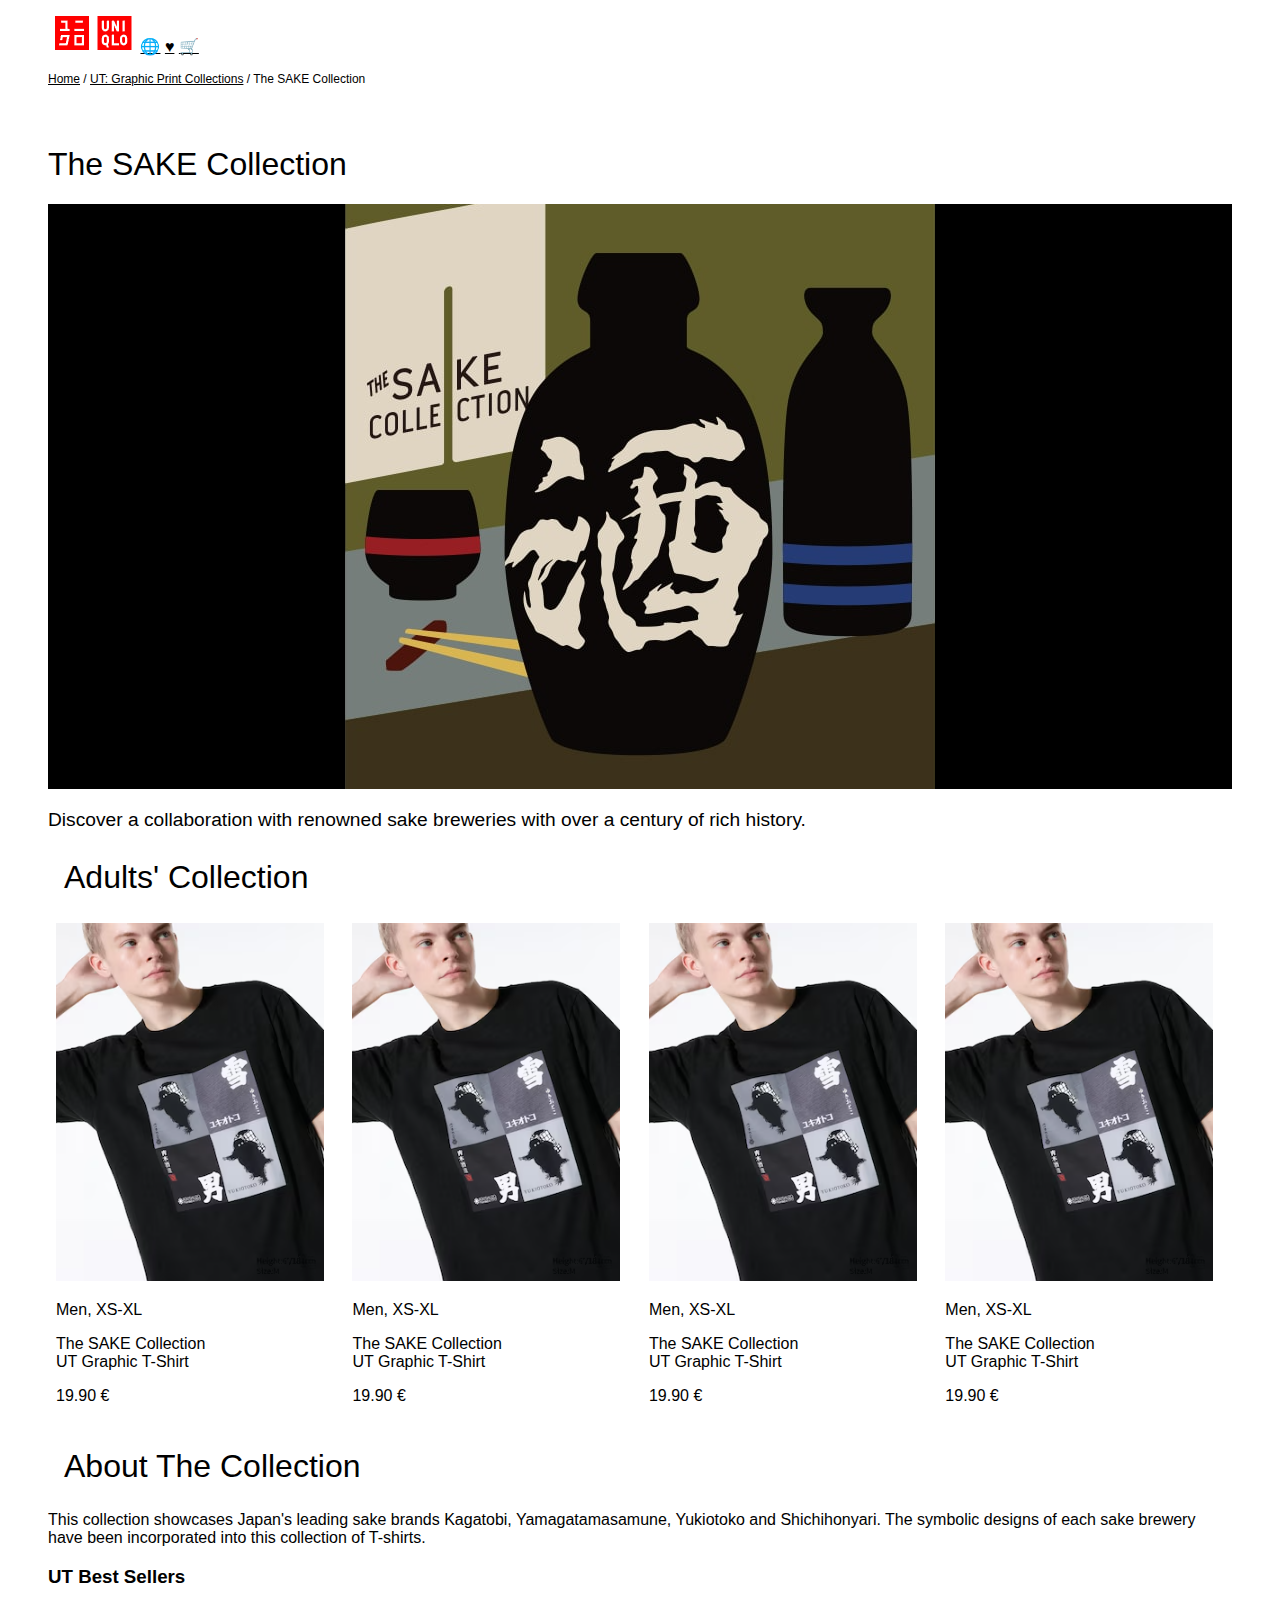
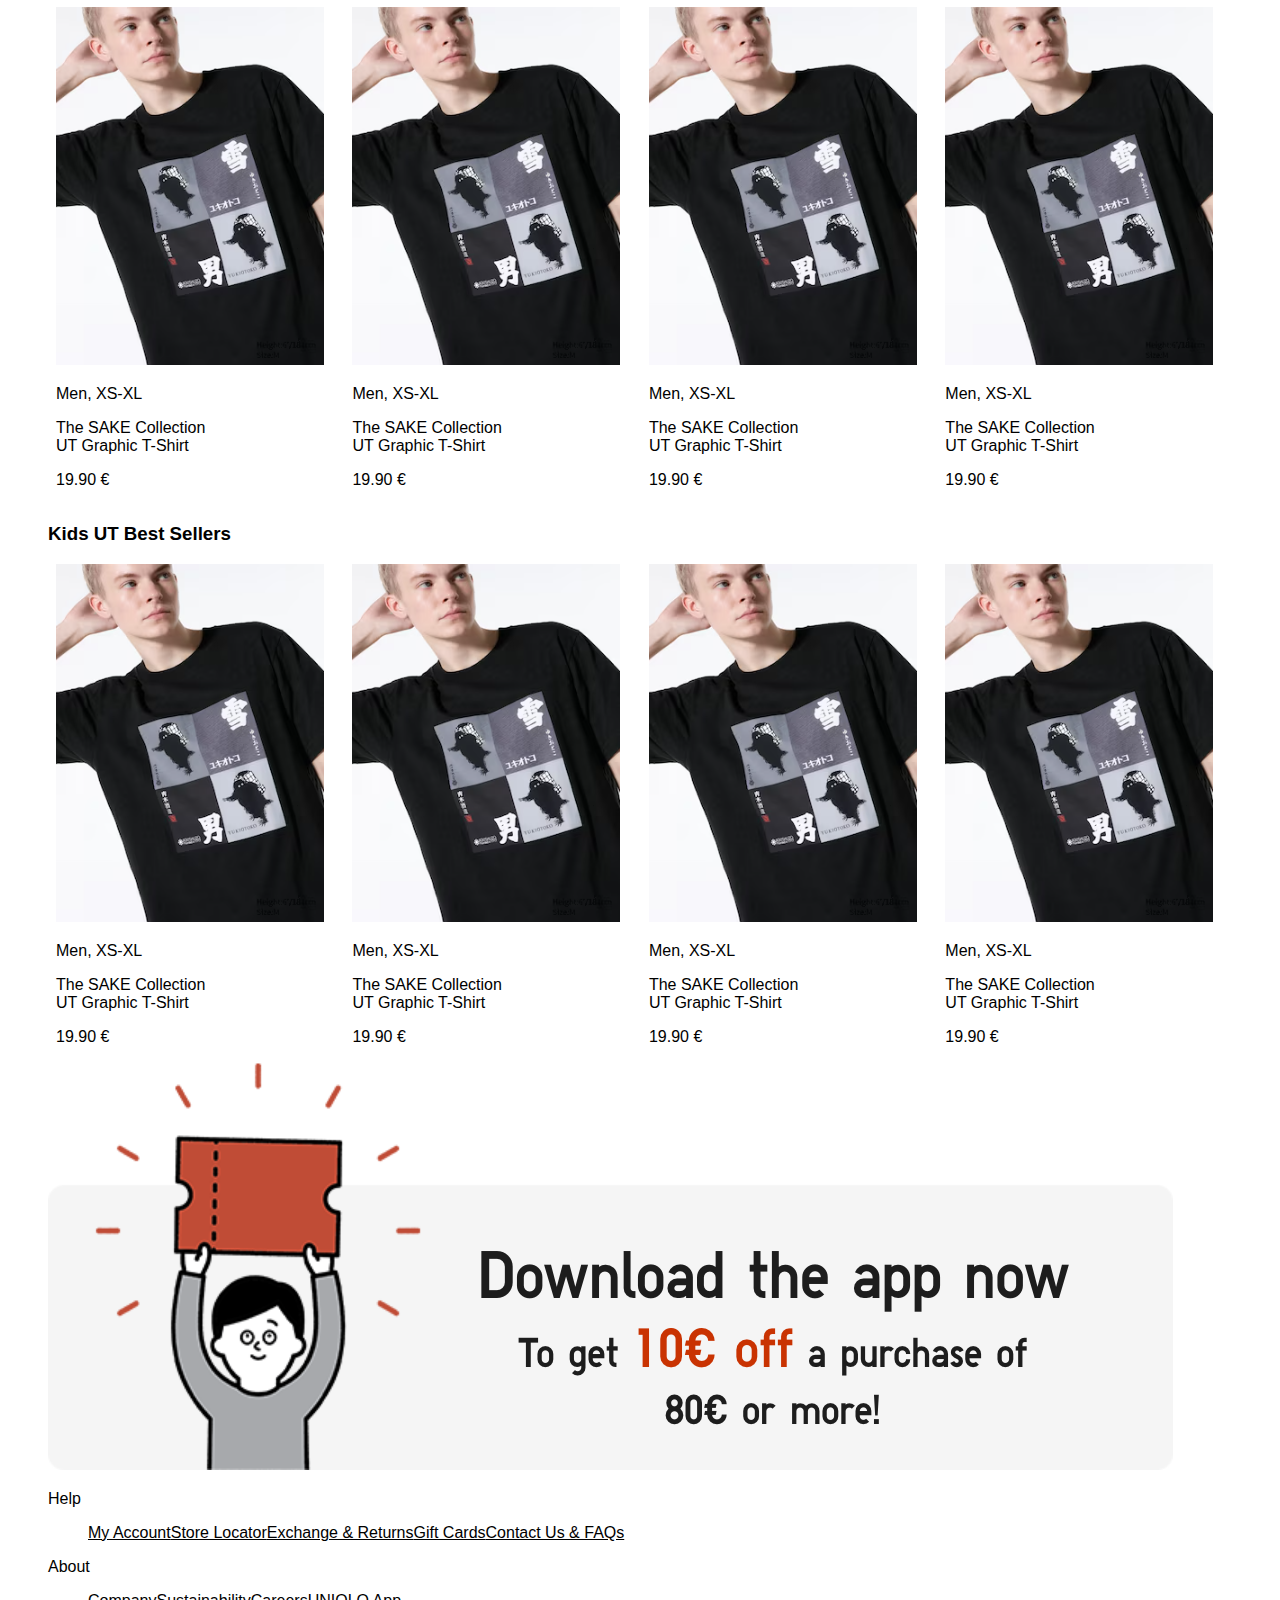
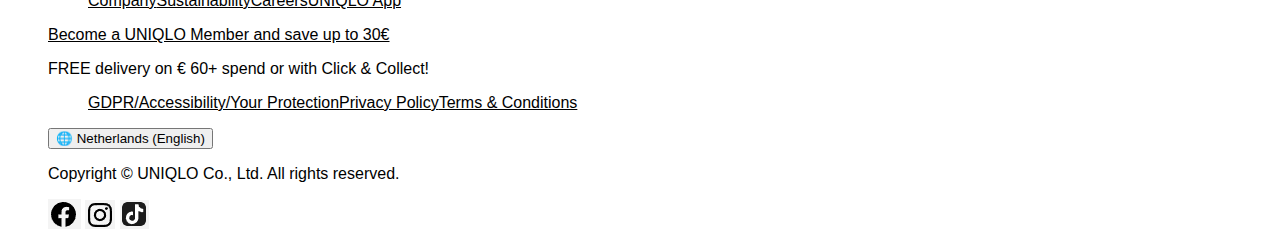
==== index.html @ 031a1450 "Initial commit" ====
<!DOCTYPE html>
<html lang="en">
	
<head>
	<meta charset="UTF-8">
	<meta name="author" content="Lam Nguyen">
	<meta name="viewport" content="width=device-width, initial-scale=1">
	
	<title>The SAKE Collection</title>
	
	<link href="styles/style.css" rel="stylesheet">
	<link rel="icon" type="image/x-icon" href="images/favicon.svg">
</head>

<body>
	<nav>
		<a href="index.html"><img src="images/Uniqlo_Logo.png" alt="Uniqlo Logo"></a>
		<a href="index.html">&#127760;</a>
		<a href="index.html">&#x2665;</a>
		<a href="index.html">&#128722;</a>
	</nav>

<p class="location">
	<a href="index.html">Home</a> / <a href="index.html">UT: Graphic Print Collections</a> / The SAKE Collection
</p>

<!-- <ol>
	<li><a href="index.html">home</a></li>
	<li><a href="index.html">UT: Graphic Print Collections</a></li>
	<li>The SAKE Collection</li>
</ol> -->

<!-- h2 op de site? -->
<h1 class="featured">The SAKE Collection</h1>
<div class="thumbnail">
	<img src="images/SAKE_Collection.png" alt="Sake Collection">
</div>
<p class="featured_description">Discover a collaboration with renowned sake breweries with over a century of rich history.</p>
<h2 class="collection">Adults' Collection</h2>
<div class="item">
	<a href="details.html"><img src="images/Product.png" alt="The SAKE Collection UT Graphic T-Shirt."></a>
	<!-- unclickable checkbox???? -->
	<div class="item_text">
		<p>Men, XS-XL</p>
		<p>The SAKE Collection UT Graphic T-Shirt</p>
		<p>19.90 &euro;</p>
	</div>
</div>
<div class="item">
	<a href="details.html"><img src="images/Product.png" alt="The SAKE Collection UT Graphic T-Shirt."></a>
	<div class="item_text">
		<p>Men, XS-XL</p>
		<p>The SAKE Collection UT Graphic T-Shirt</p>
		<p>19.90 &euro;</p>
	</div>
</div>
<div class="item">
	<a href="details.html"><img src="images/Product.png" alt="The SAKE Collection UT Graphic T-Shirt."></a>
	<div class="item_text">
		<p>Men, XS-XL</p>
		<p>The SAKE Collection UT Graphic T-Shirt</p>
		<p>19.90 &euro;</p>
	</div>
</div>
<div class="item">
	<a href="details.html"><img src="images/Product.png" alt="The SAKE Collection UT Graphic T-Shirt."></a>
	<div class="item_text">
		<p>Men, XS-XL</p>
		<p>The SAKE Collection UT Graphic T-Shirt</p>
		<p>19.90 &euro;</p>
	</div>
</div>
<h2 class="collection">About The Collection</h2>
<p>This collection showcases Japan's leading sake brands Kagatobi, Yamagatamasamune, Yukiotoko and Shichihonyari. The symbolic designs of each sake brewery have been incorporated into this collection of T-shirts.</p>
<h3>UT Best Sellers</h3>
<div class="item">
	<a href="details.html"><img src="images/Product.png" alt="The SAKE Collection UT Graphic T-Shirt."></a>
	<div class="item_text">
		<p>Men, XS-XL</p>
		<p>The SAKE Collection UT Graphic T-Shirt</p>
		<p>19.90 &euro;</p>
	</div>
</div>
<div class="item">
	<a href="details.html"><img src="images/Product.png" alt="The SAKE Collection UT Graphic T-Shirt."></a>
	<div class="item_text">
		<p>Men, XS-XL</p>
		<p>The SAKE Collection UT Graphic T-Shirt</p>
		<p>19.90 &euro;</p>
	</div>
</div>
<div class="item">
	<a href="details.html"><img src="images/Product.png" alt="The SAKE Collection UT Graphic T-Shirt."></a>
	<div class="item_text">
		<p>Men, XS-XL</p>
		<p>The SAKE Collection UT Graphic T-Shirt</p>
		<p>19.90 &euro;</p>
	</div>
</div>
<div class="item">
	<a href="details.html"><img src="images/Product.png" alt="The SAKE Collection UT Graphic T-Shirt."></a>
	<div class="item_text">
		<p>Men, XS-XL</p>
		<p>The SAKE Collection UT Graphic T-Shirt</p>
		<p>19.90 &euro;</p>
	</div>
</div>
<h3>Kids UT Best Sellers</h3>
<div class="item">
	<a href="details.html"><img src="images/Product.png" alt="The SAKE Collection UT Graphic T-Shirt."></a>
	<div class="item_text">
		<p>Men, XS-XL</p>
		<p>The SAKE Collection UT Graphic T-Shirt</p>
		<p>19.90 &euro;</p>
	</div>
</div>
<div class="item">
	<a href="details.html"><img src="images/Product.png" alt="The SAKE Collection UT Graphic T-Shirt."></a>
	<div class="item_text">
		<p>Men, XS-XL</p>
		<p>The SAKE Collection UT Graphic T-Shirt</p>
		<p>19.90 &euro;</p>
	</div>
</div>
<div class="item">
	<a href="details.html"><img src="images/Product.png" alt="The SAKE Collection UT Graphic T-Shirt."></a>
	<div class="item_text">
		<p>Men, XS-XL</p>
		<p>The SAKE Collection UT Graphic T-Shirt</p>
		<p>19.90 &euro;</p>
	</div>
</div>
<div class="item">
	<a href="details.html"><img src="images/Product.png" alt="The SAKE Collection UT Graphic T-Shirt."></a>
	<div class="item_text">
		<p>Men, XS-XL</p>
		<p>The SAKE Collection UT Graphic T-Shirt</p>
		<p>19.90 &euro;</p>
	</div>
</div>
<a href="index.html"><img src="images/Discount.png" alt="Download the app for a 10&euro; discount."></a>

<footer>
	<p>Help</p>
	<ul>
		<li><a href="index.html">My Account</a></li>
		<li><a href="index.html">Store Locator</a></li>
		<li><a href="index.html">Exchange &amp; Returns</a></li>
		<li><a href="index.html">Gift Cards</a></li>
		<li><a href="index.html">Contact Us &amp; FAQs</a></li>
	</ul>
	<p>About</p>
	<ul>
		<li><a href="index.html">Company</a></li>
		<li><a href="index.html">Sustainability</a></li>
		<li><a href="index.html">Careers</a></li>
		<li><a href="index.html">UNIQLO App</a></li>
	</ul>
	<a href="index.html">Become a UNIQLO Member and save up to 30€</a>
	<p>FREE delivery on € 60+ spend or with Click & Collect!</p>
	<ul>
		<li><a href="index.html">GDPR/Accessibility/Your Protection</a></li>
		<li><a href="index.html">Privacy Policy</a></li>
		<li><a href="index.html">Terms & Conditions</a></li>
	</ul>
	<button>&#127760; Netherlands (English)</button>
	<p>Copyright © UNIQLO Co., Ltd. All rights reserved.</p>
	<a href="index.html"><img src="images/Facebook_icon.png" alt="Facebook Logo."></a>
	<a href="index.html"><img src="images/Instagram_Icon.png" alt="Instagram Logo."></a>
	<a href="index.html"><img src="images/Tiktok_Icon.png" alt="Tiktok Logo."></a>
</footer>
	<script defer src="scripts/script.js"></script>
</body>	
</html>
---- styles/style.css ----
/**************/
/* CSS REMEDY */
/**************/
*, *::after, *::before {
	box-sizing:border-box; 
	font-family: Arial, Helvetica, sans-serif;; 
  }
  
  
  
  
  
  
  /*********************/
  /* CUSTOM PROPERTIES */
  /*********************/
  :root {
	  /* startje */
	  --color-text:#111;
	  --color-background:#eee;
	  max-width: 1200px;
	  margin: auto;
  }
  
  
  
  
  
  /****************/
  /* JOUW STYLING */
  /****************/
  
  /* jouw code */

  nav {
	margin-bottom: 1em;

  }

  a, a:visited, a:hover, a:active {
	color: inherit;
  }

  .location {
	font-size: 12px;
	margin-bottom: 5em;
  }

  .featured {
	font-size: 2em;
	font-weight: normal;

  }

  .featured_description {
	font-size: 1.2em;
	margin-bottom: 1.5em;
  }

  .collection {
	font-weight: normal;
	font-size: 2em;
	margin-left: 0.5em;
  }

  .item {
	display: inline-block;
	margin-right: 1em;
	margin-left: 0.5em;

  }
  
  .item_text {
	max-width: 10em;
  }

  ul {
	  list-style: none;
	  display: flex;
  }
  
  li {
	  display: flex;
  }
  
  .sizing {
	  background-color: white;
	  border: 2px solid gray ;
	  color: grey;
	  height: 16px;
	  width: 16px;
	  padding: 16px 16px;
	  font-size: 13px;
  
	  display: flex;
	  align-items: center;
	  justify-content: center;
  }

.thumbnail {
	padding: 0;
	background: #000;
	width: 100%;
	height: 100%;
}

.thumbnail img {
	display: block;
	max-height: 80vh;
	max-width: 100%;
	margin: auto;
}  

.product {
	  max-width: 100%;
	  height: auto;
  }
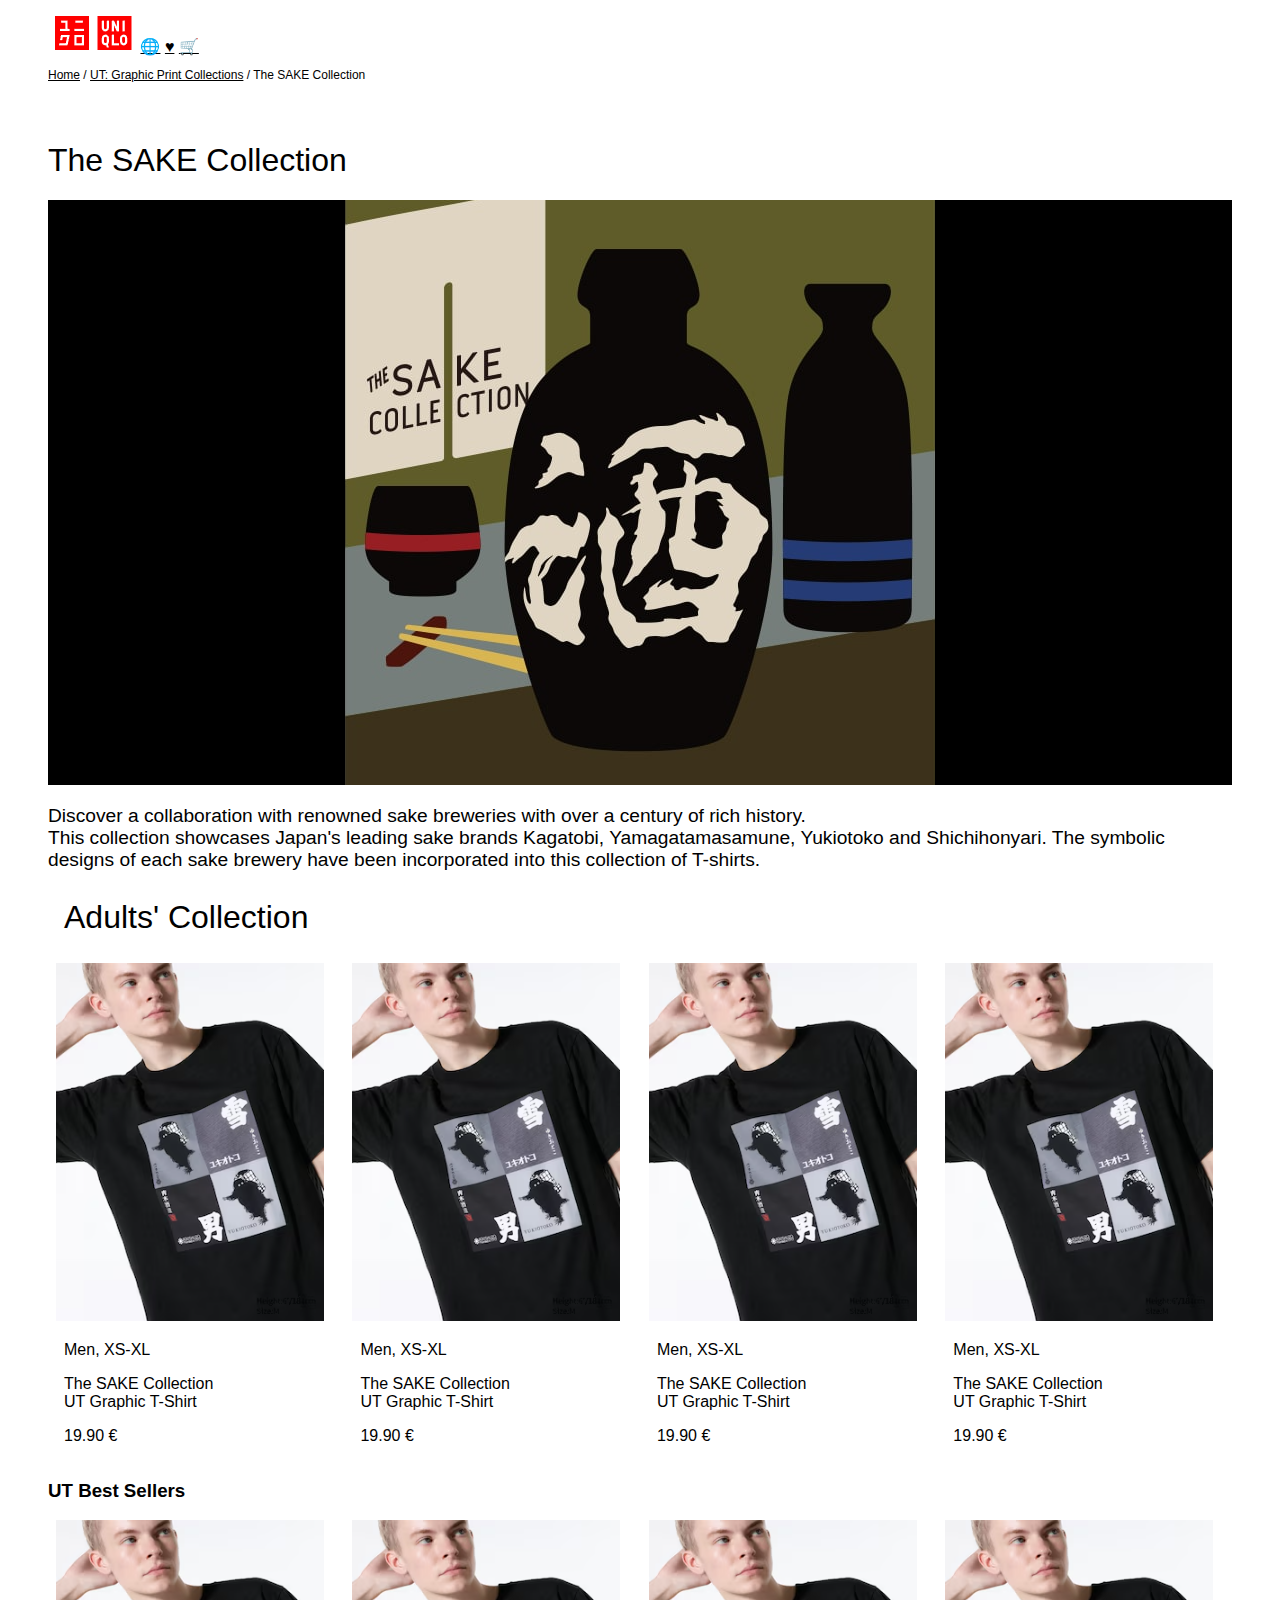
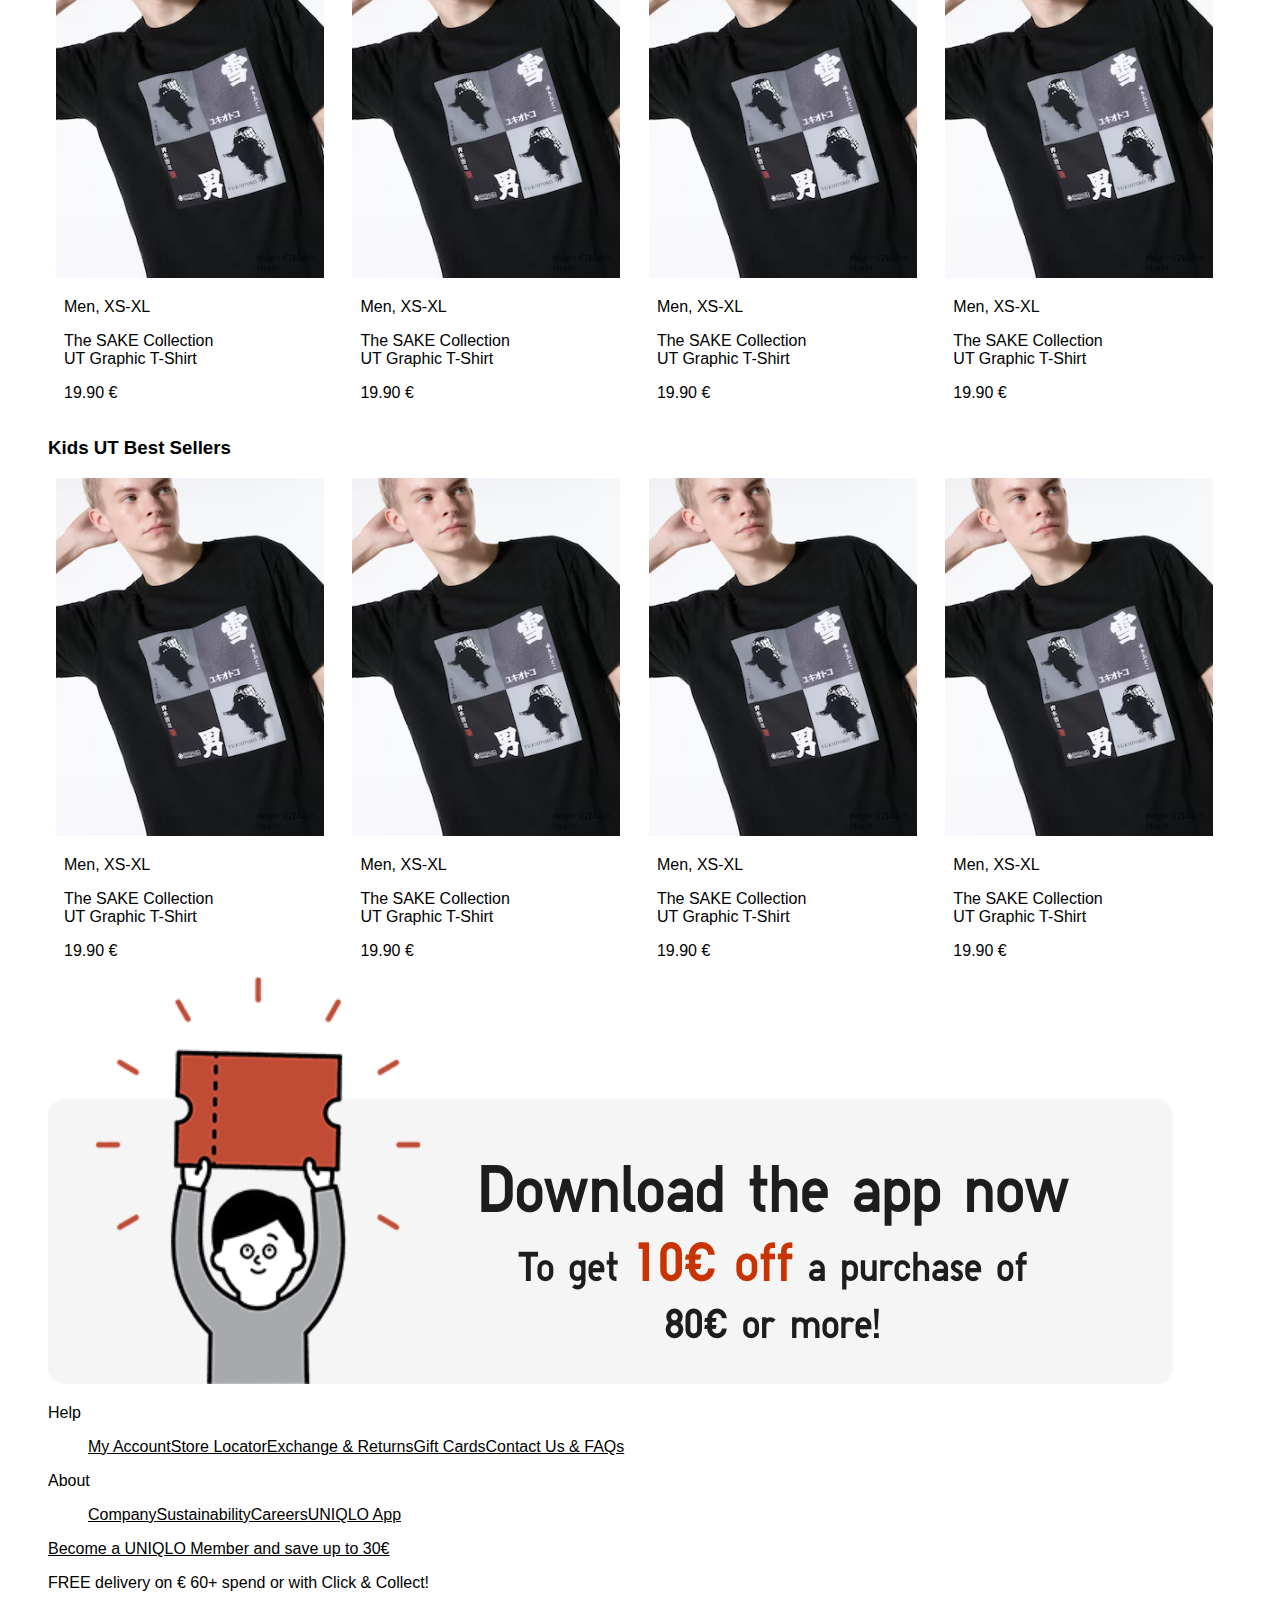
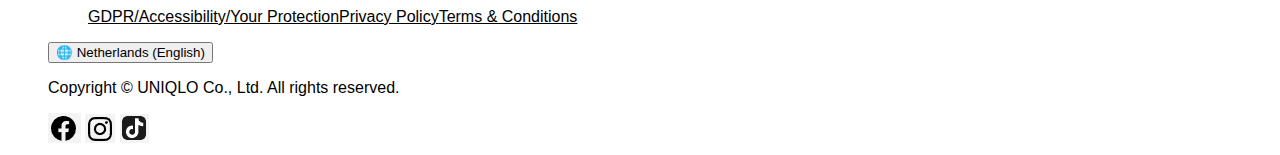
==== commit 9cd88f56: "elements" ====
--- a/index.html
+++ b/index.html
@@ -18,126 +18,128 @@
 		<a href="index.html">&#127760;</a>
 		<a href="index.html">&#x2665;</a>
 		<a href="index.html">&#128722;</a>
+
+		<p>
+			<a href="index.html">Home</a> / <a href="index.html">UT: Graphic Print Collections</a> / The SAKE Collection
+		</p>
 	</nav>
 
-<p class="location">
-	<a href="index.html">Home</a> / <a href="index.html">UT: Graphic Print Collections</a> / The SAKE Collection
-</p>
 
-<!-- <ol>
-	<li><a href="index.html">home</a></li>
-	<li><a href="index.html">UT: Graphic Print Collections</a></li>
-	<li>The SAKE Collection</li>
-</ol> -->
 
-<!-- h2 op de site? -->
-<h1 class="featured">The SAKE Collection</h1>
-<div class="thumbnail">
-	<img src="images/SAKE_Collection.png" alt="Sake Collection">
-</div>
-<p class="featured_description">Discover a collaboration with renowned sake breweries with over a century of rich history.</p>
-<h2 class="collection">Adults' Collection</h2>
-<div class="item">
+<main>
+	<section>
+		<h1>The SAKE Collection</h1>
+		<div class="thumbnail">
+			<img src="images/SAKE_Collection.png" alt="Sake Collection">
+		</div>
+		<p >Discover a collaboration with renowned sake breweries with over a century of rich history. <br> This collection showcases Japan's leading sake brands Kagatobi, Yamagatamasamune, Yukiotoko and Shichihonyari. The symbolic designs of each sake brewery have been incorporated into this collection of T-shirts.</p>
+	</section>
+	<section>
+		<h2>Adults' Collection</h2>
+		<article>	
+			<a href="details.html"><img src="images/Product.png" alt="The SAKE Collection UT Graphic T-Shirt."></a>
+			<article>
+				<p>Men, XS-XL</p>
+				<p>The SAKE Collection UT Graphic T-Shirt</p>
+				<p>19.90 &euro;</p>
+			</article>
+		</article>
+		<article>	
+			<a href="details.html"><img src="images/Product.png" alt="The SAKE Collection UT Graphic T-Shirt."></a>
+			<article>
+				<p>Men, XS-XL</p>
+				<p>The SAKE Collection UT Graphic T-Shirt</p>
+				<p>19.90 &euro;</p>
+			</article>
+		</article>
+		<article>	
+			<a href="details.html"><img src="images/Product.png" alt="The SAKE Collection UT Graphic T-Shirt."></a>
+			<article>
+				<p>Men, XS-XL</p>
+				<p>The SAKE Collection UT Graphic T-Shirt</p>
+				<p>19.90 &euro;</p>
+			</article>
+		</article>
+		<article>	
+			<a href="details.html"><img src="images/Product.png" alt="The SAKE Collection UT Graphic T-Shirt."></a>
+			<article>
+				<p>Men, XS-XL</p>
+				<p>The SAKE Collection UT Graphic T-Shirt</p>
+				<p>19.90 &euro;</p>
+			</article>
+		</article>	
+	</section>
+</main>
+
+<section>
+	<h3>UT Best Sellers</h3>
+	<article>	
+		<a href="details.html"><img src="images/Product.png" alt="The SAKE Collection UT Graphic T-Shirt."></a>
+		<article>
+			<p>Men, XS-XL</p>
+			<p>The SAKE Collection UT Graphic T-Shirt</p>
+			<p>19.90 &euro;</p>
+		</article>
+	</article>
+	<article>	
+		<a href="details.html"><img src="images/Product.png" alt="The SAKE Collection UT Graphic T-Shirt."></a>
+		<article>
+			<p>Men, XS-XL</p>
+			<p>The SAKE Collection UT Graphic T-Shirt</p>
+			<p>19.90 &euro;</p>
+		</article>
+	</article>
+	<article>	
+		<a href="details.html"><img src="images/Product.png" alt="The SAKE Collection UT Graphic T-Shirt."></a>
+		<article>
+			<p>Men, XS-XL</p>
+			<p>The SAKE Collection UT Graphic T-Shirt</p>
+			<p>19.90 &euro;</p>
+		</article>
+	</article>
+	<article>	
+		<a href="details.html"><img src="images/Product.png" alt="The SAKE Collection UT Graphic T-Shirt."></a>
+		<article>
+			<p>Men, XS-XL</p>
+			<p>The SAKE Collection UT Graphic T-Shirt</p>
+			<p>19.90 &euro;</p>
+		</article>
+	</article>
+</section>
+
+<h3>Kids UT Best Sellers</h3>
+<article>	
 	<a href="details.html"><img src="images/Product.png" alt="The SAKE Collection UT Graphic T-Shirt."></a>
-	<!-- unclickable checkbox???? -->
-	<div class="item_text">
+	<article>
 		<p>Men, XS-XL</p>
 		<p>The SAKE Collection UT Graphic T-Shirt</p>
 		<p>19.90 &euro;</p>
-	</div>
-</div>
-<div class="item">
+	</article>
+</article>
+<article>	
 	<a href="details.html"><img src="images/Product.png" alt="The SAKE Collection UT Graphic T-Shirt."></a>
-	<div class="item_text">
+	<article>
 		<p>Men, XS-XL</p>
 		<p>The SAKE Collection UT Graphic T-Shirt</p>
 		<p>19.90 &euro;</p>
-	</div>
-</div>
-<div class="item">
+	</article>
+</article>
+<article>	
 	<a href="details.html"><img src="images/Product.png" alt="The SAKE Collection UT Graphic T-Shirt."></a>
-	<div class="item_text">
+	<article>
 		<p>Men, XS-XL</p>
 		<p>The SAKE Collection UT Graphic T-Shirt</p>
 		<p>19.90 &euro;</p>
-	</div>
-</div>
-<div class="item">
+	</article>
+</article>
+<article>	
 	<a href="details.html"><img src="images/Product.png" alt="The SAKE Collection UT Graphic T-Shirt."></a>
-	<div class="item_text">
+	<article>
 		<p>Men, XS-XL</p>
 		<p>The SAKE Collection UT Graphic T-Shirt</p>
 		<p>19.90 &euro;</p>
-	</div>
-</div>
-<h2 class="collection">About The Collection</h2>
-<p>This collection showcases Japan's leading sake brands Kagatobi, Yamagatamasamune, Yukiotoko and Shichihonyari. The symbolic designs of each sake brewery have been incorporated into this collection of T-shirts.</p>
-<h3>UT Best Sellers</h3>
-<div class="item">
-	<a href="details.html"><img src="images/Product.png" alt="The SAKE Collection UT Graphic T-Shirt."></a>
-	<div class="item_text">
-		<p>Men, XS-XL</p>
-		<p>The SAKE Collection UT Graphic T-Shirt</p>
-		<p>19.90 &euro;</p>
-	</div>
-</div>
-<div class="item">
-	<a href="details.html"><img src="images/Product.png" alt="The SAKE Collection UT Graphic T-Shirt."></a>
-	<div class="item_text">
-		<p>Men, XS-XL</p>
-		<p>The SAKE Collection UT Graphic T-Shirt</p>
-		<p>19.90 &euro;</p>
-	</div>
-</div>
-<div class="item">
-	<a href="details.html"><img src="images/Product.png" alt="The SAKE Collection UT Graphic T-Shirt."></a>
-	<div class="item_text">
-		<p>Men, XS-XL</p>
-		<p>The SAKE Collection UT Graphic T-Shirt</p>
-		<p>19.90 &euro;</p>
-	</div>
-</div>
-<div class="item">
-	<a href="details.html"><img src="images/Product.png" alt="The SAKE Collection UT Graphic T-Shirt."></a>
-	<div class="item_text">
-		<p>Men, XS-XL</p>
-		<p>The SAKE Collection UT Graphic T-Shirt</p>
-		<p>19.90 &euro;</p>
-	</div>
-</div>
-<h3>Kids UT Best Sellers</h3>
-<div class="item">
-	<a href="details.html"><img src="images/Product.png" alt="The SAKE Collection UT Graphic T-Shirt."></a>
-	<div class="item_text">
-		<p>Men, XS-XL</p>
-		<p>The SAKE Collection UT Graphic T-Shirt</p>
-		<p>19.90 &euro;</p>
-	</div>
-</div>
-<div class="item">
-	<a href="details.html"><img src="images/Product.png" alt="The SAKE Collection UT Graphic T-Shirt."></a>
-	<div class="item_text">
-		<p>Men, XS-XL</p>
-		<p>The SAKE Collection UT Graphic T-Shirt</p>
-		<p>19.90 &euro;</p>
-	</div>
-</div>
-<div class="item">
-	<a href="details.html"><img src="images/Product.png" alt="The SAKE Collection UT Graphic T-Shirt."></a>
-	<div class="item_text">
-		<p>Men, XS-XL</p>
-		<p>The SAKE Collection UT Graphic T-Shirt</p>
-		<p>19.90 &euro;</p>
-	</div>
-</div>
-<div class="item">
-	<a href="details.html"><img src="images/Product.png" alt="The SAKE Collection UT Graphic T-Shirt."></a>
-	<div class="item_text">
-		<p>Men, XS-XL</p>
-		<p>The SAKE Collection UT Graphic T-Shirt</p>
-		<p>19.90 &euro;</p>
-	</div>
-</div>
+	</article>
+</article>
 <a href="index.html"><img src="images/Discount.png" alt="Download the app for a 10&euro; discount."></a>
 
 <footer>
--- a/styles/style.css
+++ b/styles/style.css
@@ -41,36 +41,37 @@
 	color: inherit;
   }
 
-  .location {
+  nav > p {
 	font-size: 12px;
 	margin-bottom: 5em;
   }
 
-  .featured {
+  h1 {
 	font-size: 2em;
 	font-weight: normal;
 
   }
 
-  .featured_description {
+  section:first-of-type > p {
 	font-size: 1.2em;
 	margin-bottom: 1.5em;
   }
 
-  .collection {
+  h2 {
 	font-weight: normal;
 	font-size: 2em;
 	margin-left: 0.5em;
   }
 
-  .item {
+  article {
 	display: inline-block;
 	margin-right: 1em;
 	margin-left: 0.5em;
 
   }
   
-  .item_text {
+  article > article {
+	display: block;
 	max-width: 10em;
   }
 
@@ -83,7 +84,7 @@
 	  display: flex;
   }
   
-  .sizing {
+  li > button {
 	  background-color: white;
 	  border: 2px solid gray ;
 	  color: grey;
@@ -97,6 +98,7 @@
 	  justify-content: center;
   }
 
+  
 .thumbnail {
 	padding: 0;
 	background: #000;
@@ -106,9 +108,10 @@
 
 .thumbnail img {
 	display: block;
-	max-height: 80vh;
+	max-height: 100%;
 	max-width: 100%;
 	margin: auto;
+	
 }  
 
 .product {
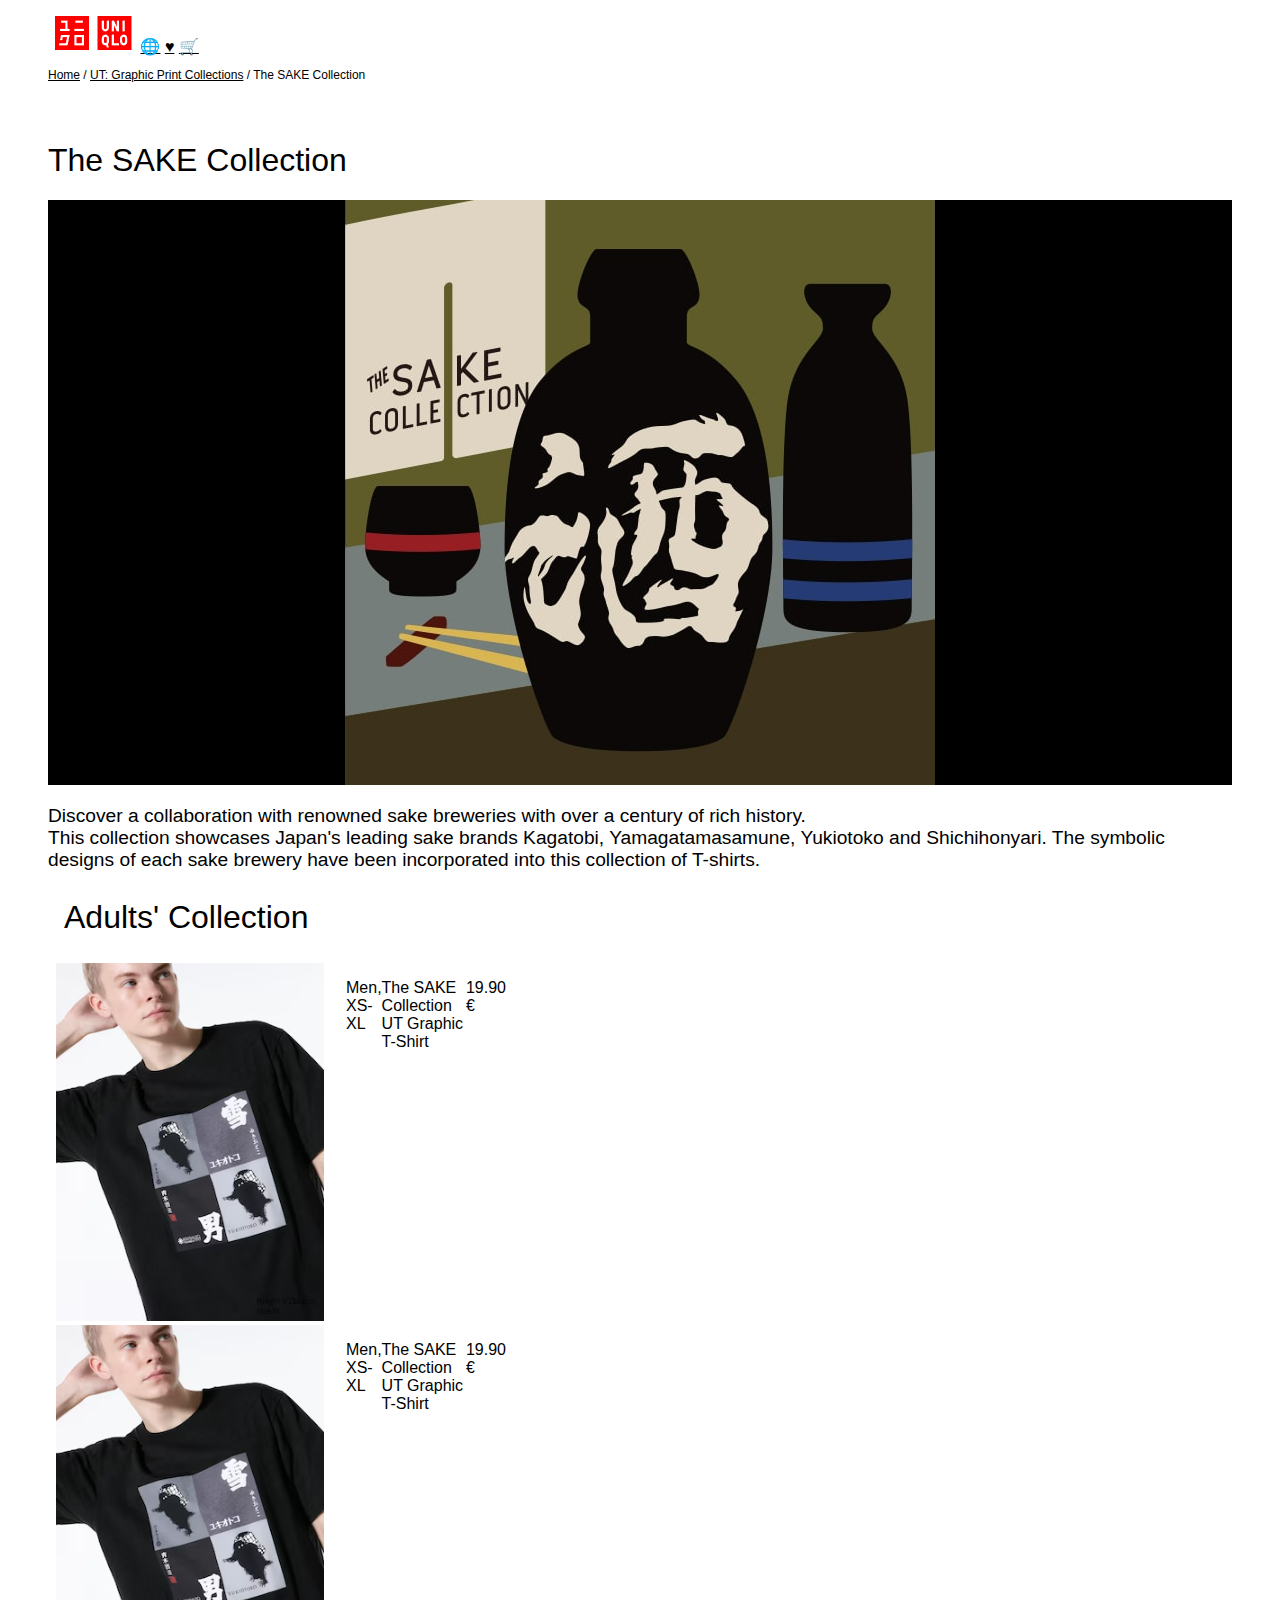
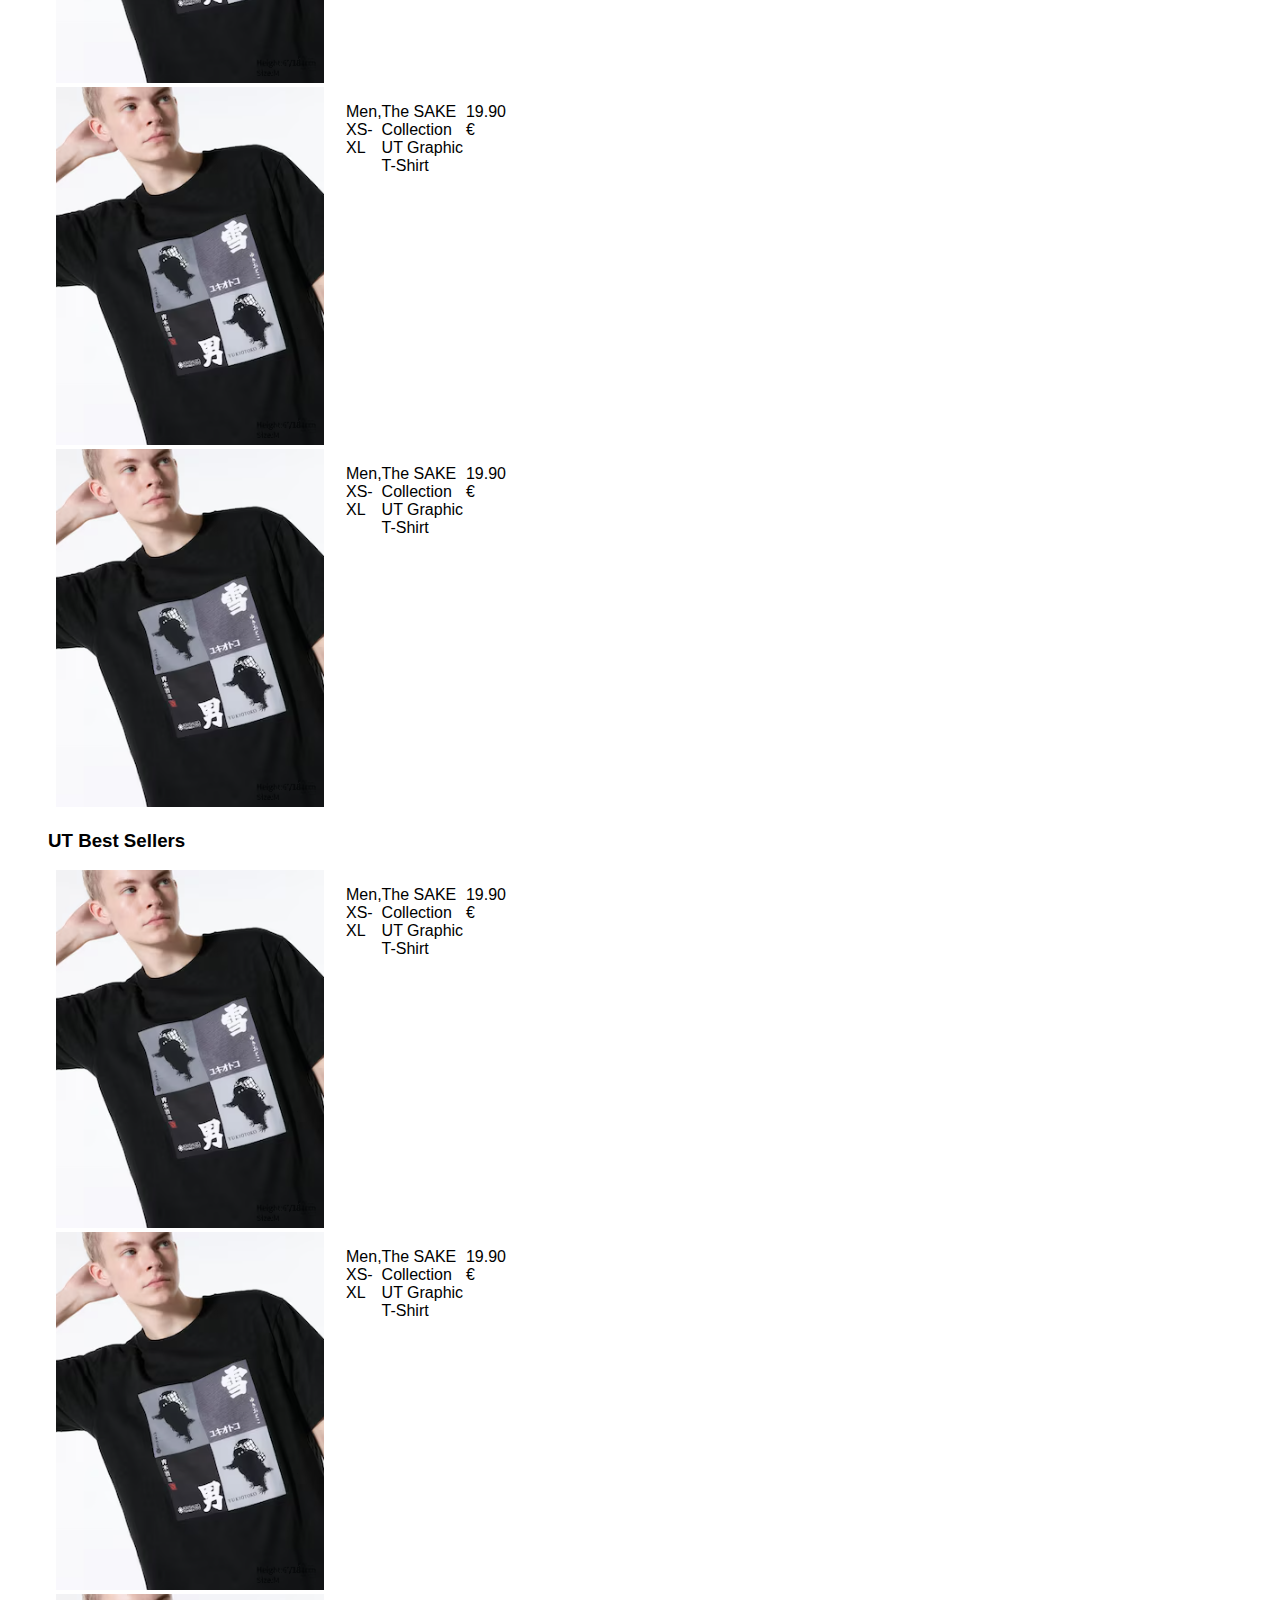
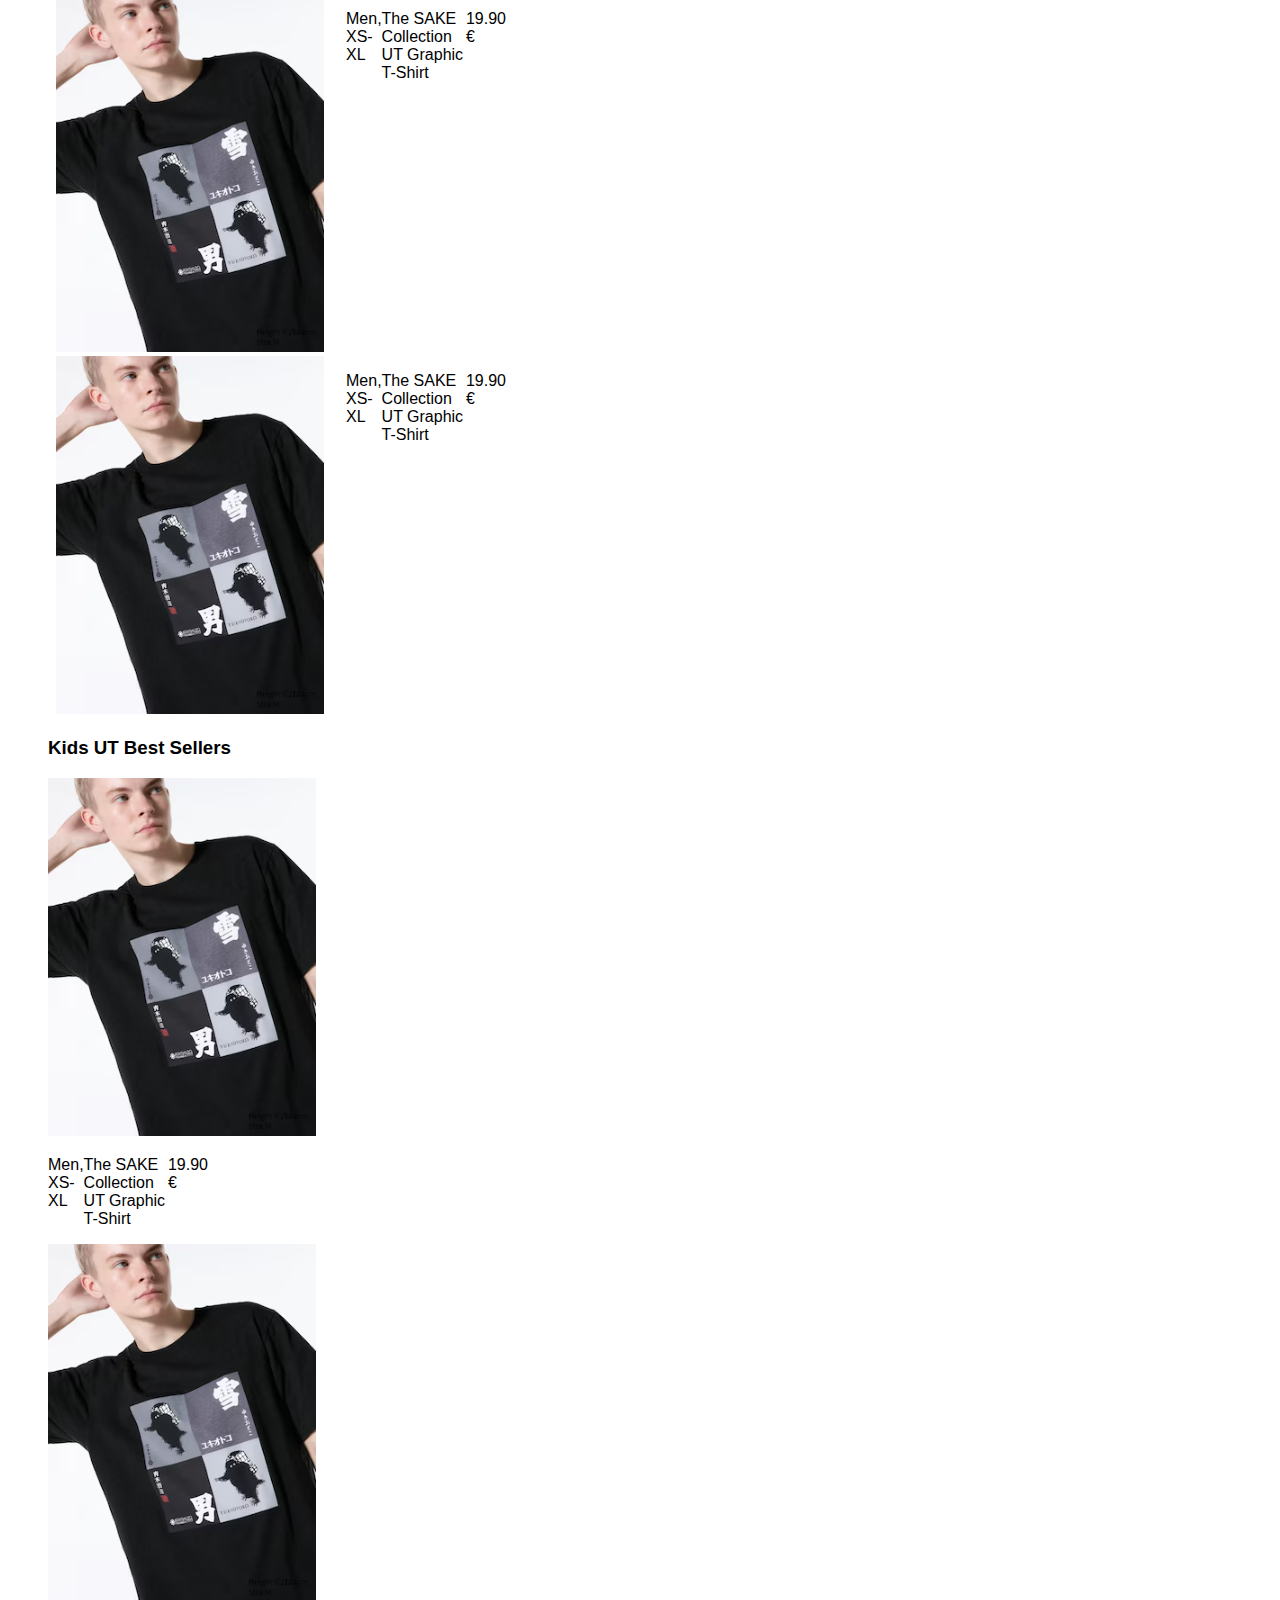
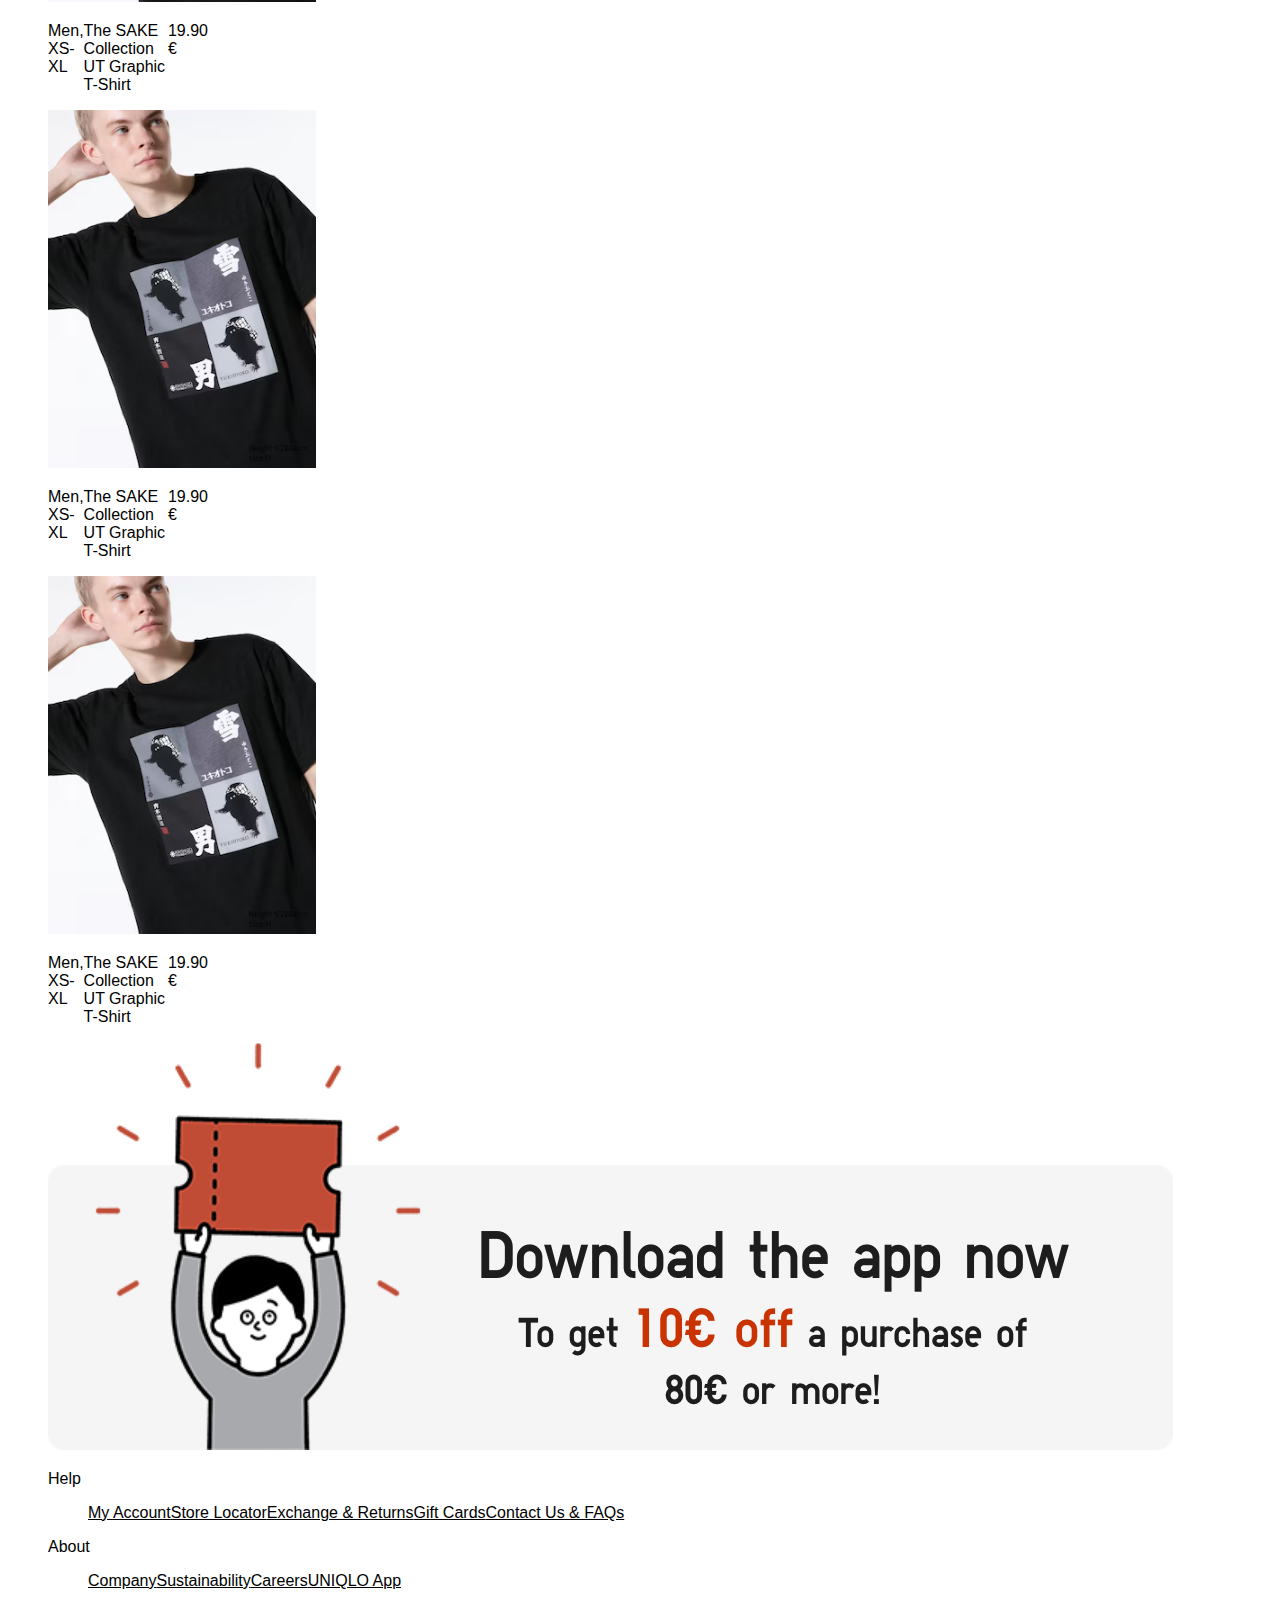
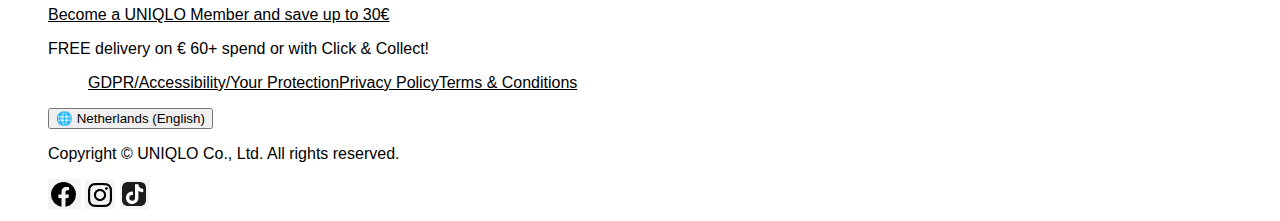
==== commit 4b1e6f68: "class" ====
--- a/index.html
+++ b/index.html
@@ -29,7 +29,7 @@
 <main>
 	<section>
 		<h1>The SAKE Collection</h1>
-		<div class="thumbnail">
+		<div>
 			<img src="images/SAKE_Collection.png" alt="Sake Collection">
 		</div>
 		<p >Discover a collaboration with renowned sake breweries with over a century of rich history. <br> This collection showcases Japan's leading sake brands Kagatobi, Yamagatamasamune, Yukiotoko and Shichihonyari. The symbolic designs of each sake brewery have been incorporated into this collection of T-shirts.</p>
--- a/styles/style.css
+++ b/styles/style.css
@@ -63,15 +63,22 @@
 	margin-left: 0.5em;
   }
 
-  article {
-	display: inline-block;
+  section > article {
+	display: flex;
 	margin-right: 1em;
 	margin-left: 0.5em;
-
+	width: 50vh;
   }
   
+article > a {
+	display: block;
+	width: 100%;
+	margin: auto;
+}
+
   article > article {
-	display: block;
+	display: flex;
+	flex-direction: row;
 	max-width: 10em;
   }
 
@@ -99,14 +106,14 @@
   }
 
   
-.thumbnail {
+div {
 	padding: 0;
 	background: #000;
 	width: 100%;
 	height: 100%;
 }
 
-.thumbnail img {
+div > img {
 	display: block;
 	max-height: 100%;
 	max-width: 100%;
@@ -114,7 +121,7 @@
 	
 }  
 
-.product {
+#details img:first-of-type {
 	  max-width: 100%;
 	  height: auto;
   }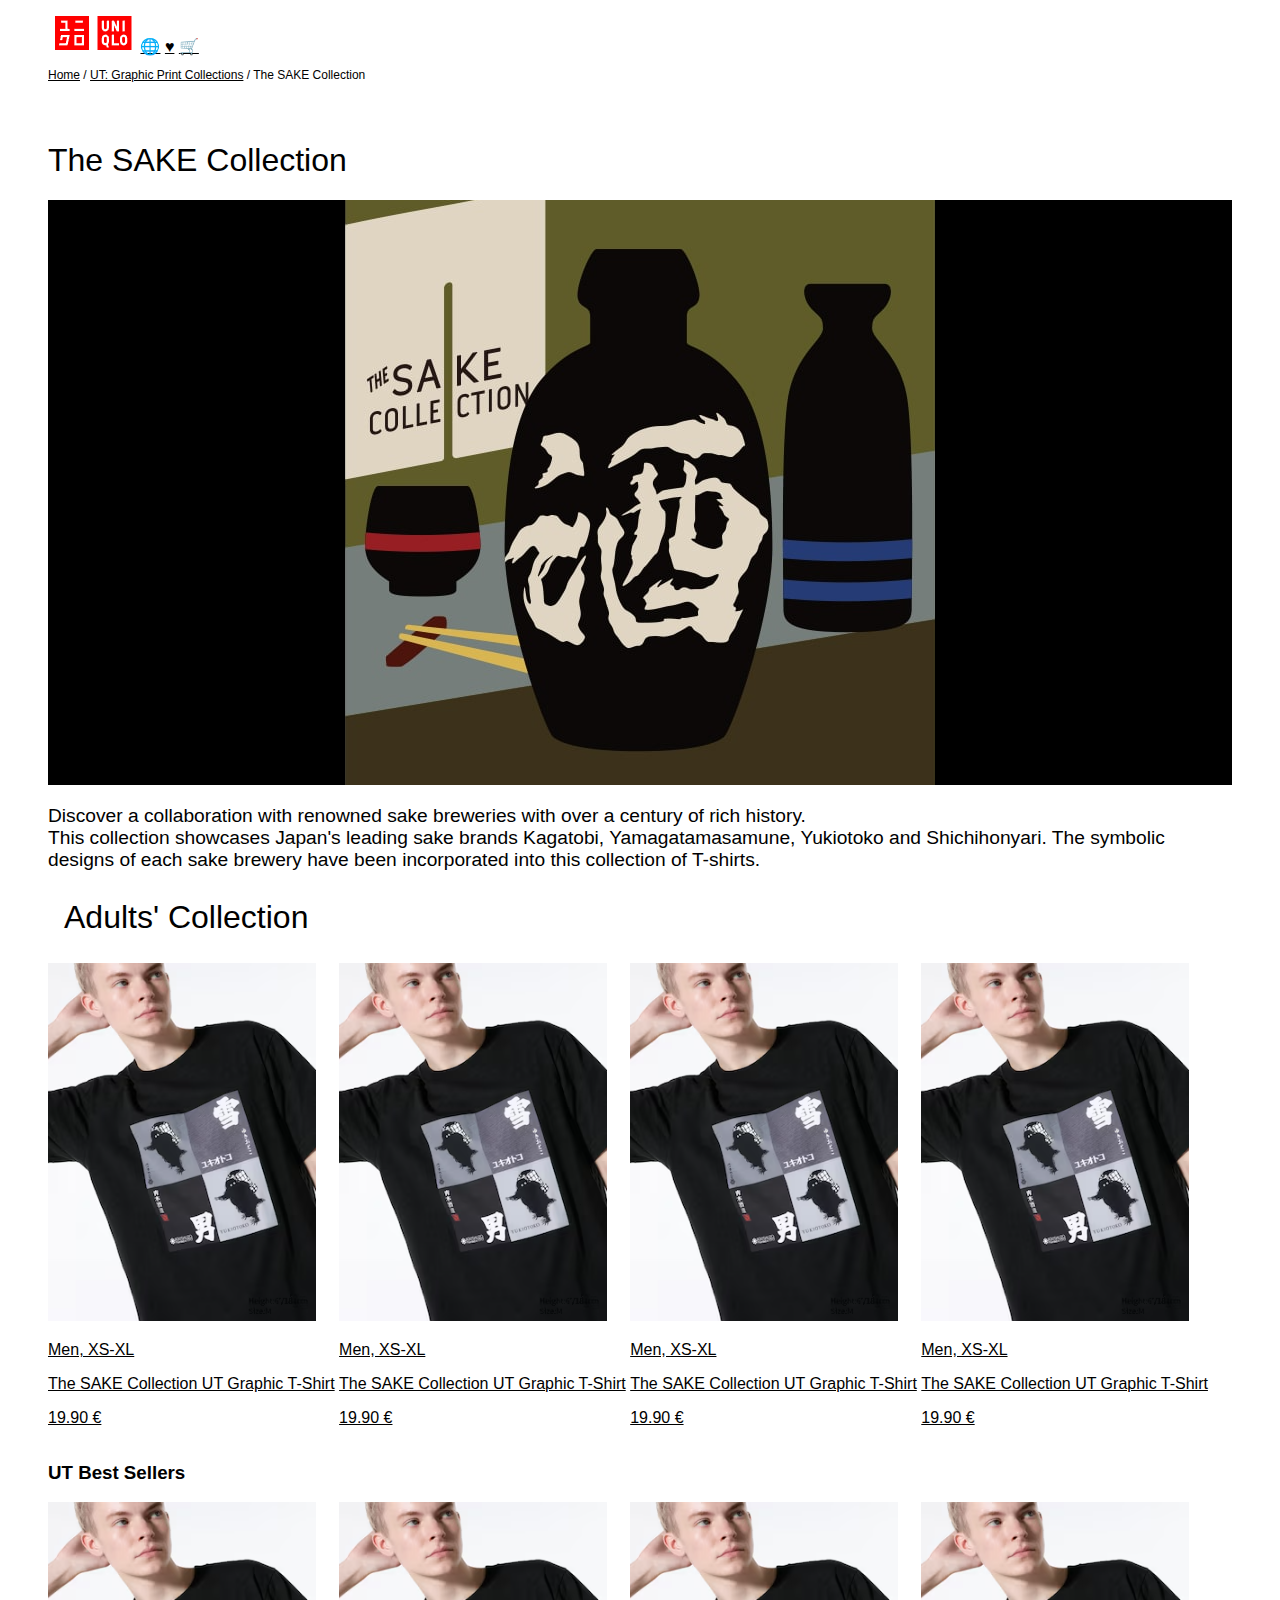
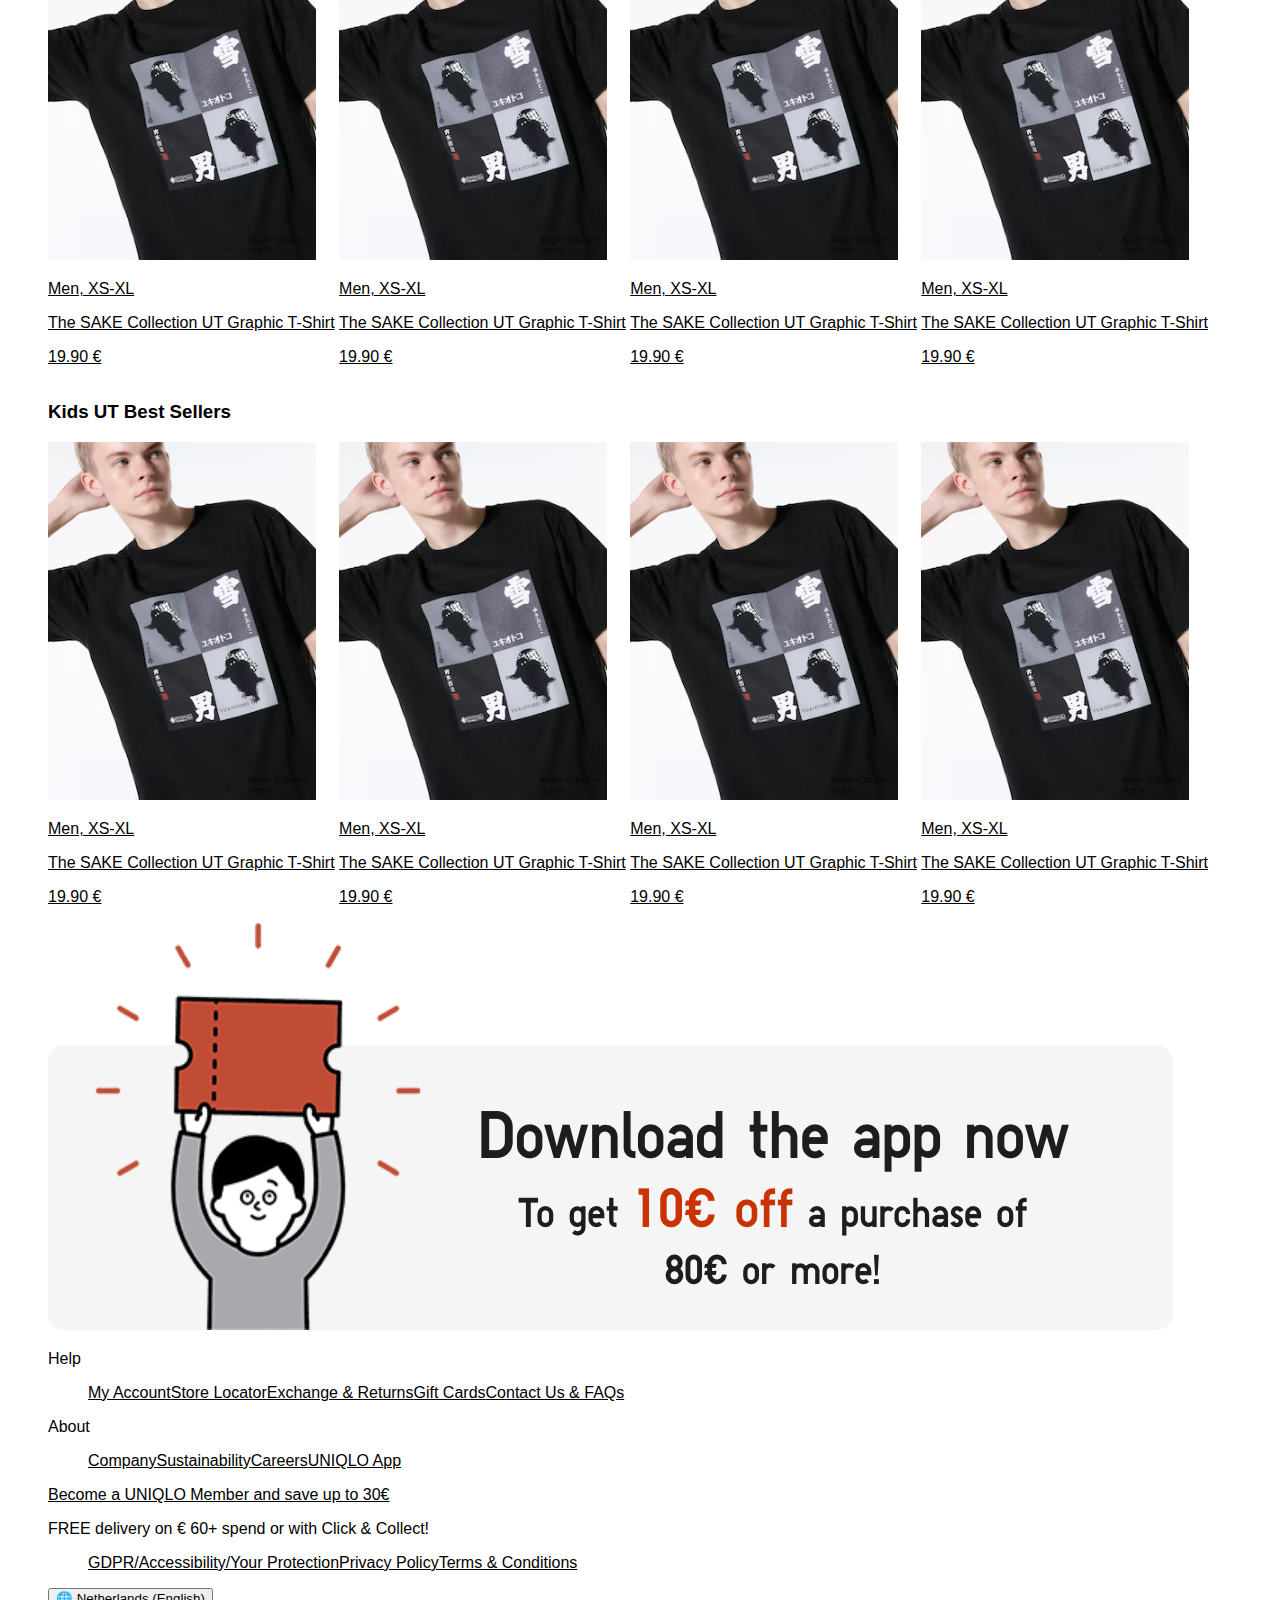
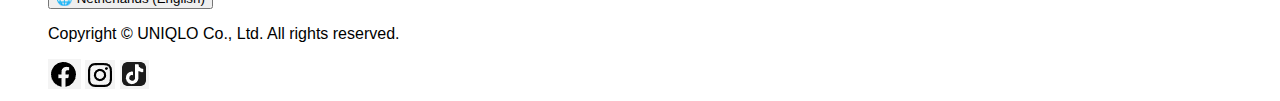
==== commit 77fc7283: "idk" ====
--- a/index.html
+++ b/index.html
@@ -29,7 +29,7 @@
 <main>
 	<section>
 		<h1>The SAKE Collection</h1>
-		<div>
+		<div class="thumbnail">
 			<img src="images/SAKE_Collection.png" alt="Sake Collection">
 		</div>
 		<p >Discover a collaboration with renowned sake breweries with over a century of rich history. <br> This collection showcases Japan's leading sake brands Kagatobi, Yamagatamasamune, Yukiotoko and Shichihonyari. The symbolic designs of each sake brewery have been incorporated into this collection of T-shirts.</p>
@@ -37,108 +37,96 @@
 	<section>
 		<h2>Adults' Collection</h2>
 		<article>	
-			<a href="details.html"><img src="images/Product.png" alt="The SAKE Collection UT Graphic T-Shirt."></a>
-			<article>
+			<a href="details.html"><img src="images/Product.png" alt="The SAKE Collection UT Graphic T-Shirt.">
 				<p>Men, XS-XL</p>
 				<p>The SAKE Collection UT Graphic T-Shirt</p>
 				<p>19.90 &euro;</p>
-			</article>
+			</a>
 		</article>
 		<article>	
-			<a href="details.html"><img src="images/Product.png" alt="The SAKE Collection UT Graphic T-Shirt."></a>
-			<article>
+			<a href="details.html"><img src="images/Product.png" alt="The SAKE Collection UT Graphic T-Shirt.">
 				<p>Men, XS-XL</p>
 				<p>The SAKE Collection UT Graphic T-Shirt</p>
 				<p>19.90 &euro;</p>
-			</article>
+			</a>
 		</article>
 		<article>	
-			<a href="details.html"><img src="images/Product.png" alt="The SAKE Collection UT Graphic T-Shirt."></a>
-			<article>
+			<a href="details.html"><img src="images/Product.png" alt="The SAKE Collection UT Graphic T-Shirt.">
 				<p>Men, XS-XL</p>
 				<p>The SAKE Collection UT Graphic T-Shirt</p>
 				<p>19.90 &euro;</p>
-			</article>
+			</a>
 		</article>
 		<article>	
-			<a href="details.html"><img src="images/Product.png" alt="The SAKE Collection UT Graphic T-Shirt."></a>
-			<article>
+			<a href="details.html"><img src="images/Product.png" alt="The SAKE Collection UT Graphic T-Shirt.">
 				<p>Men, XS-XL</p>
 				<p>The SAKE Collection UT Graphic T-Shirt</p>
 				<p>19.90 &euro;</p>
-			</article>
-		</article>	
+			</a>
+		</article>
 	</section>
 </main>
 
 <section>
 	<h3>UT Best Sellers</h3>
 	<article>	
-		<a href="details.html"><img src="images/Product.png" alt="The SAKE Collection UT Graphic T-Shirt."></a>
-		<article>
+		<a href="details.html"><img src="images/Product.png" alt="The SAKE Collection UT Graphic T-Shirt.">
 			<p>Men, XS-XL</p>
 			<p>The SAKE Collection UT Graphic T-Shirt</p>
 			<p>19.90 &euro;</p>
-		</article>
+		</a>
 	</article>
 	<article>	
-		<a href="details.html"><img src="images/Product.png" alt="The SAKE Collection UT Graphic T-Shirt."></a>
-		<article>
+		<a href="details.html"><img src="images/Product.png" alt="The SAKE Collection UT Graphic T-Shirt.">
 			<p>Men, XS-XL</p>
 			<p>The SAKE Collection UT Graphic T-Shirt</p>
 			<p>19.90 &euro;</p>
-		</article>
+		</a>
 	</article>
 	<article>	
-		<a href="details.html"><img src="images/Product.png" alt="The SAKE Collection UT Graphic T-Shirt."></a>
-		<article>
+		<a href="details.html"><img src="images/Product.png" alt="The SAKE Collection UT Graphic T-Shirt.">
 			<p>Men, XS-XL</p>
 			<p>The SAKE Collection UT Graphic T-Shirt</p>
 			<p>19.90 &euro;</p>
-		</article>
+		</a>
 	</article>
 	<article>	
-		<a href="details.html"><img src="images/Product.png" alt="The SAKE Collection UT Graphic T-Shirt."></a>
-		<article>
+		<a href="details.html"><img src="images/Product.png" alt="The SAKE Collection UT Graphic T-Shirt.">
 			<p>Men, XS-XL</p>
 			<p>The SAKE Collection UT Graphic T-Shirt</p>
 			<p>19.90 &euro;</p>
-		</article>
+		</a>
 	</article>
 </section>
 
 <h3>Kids UT Best Sellers</h3>
 <article>	
-	<a href="details.html"><img src="images/Product.png" alt="The SAKE Collection UT Graphic T-Shirt."></a>
-	<article>
+	<a href="details.html"><img src="images/Product.png" alt="The SAKE Collection UT Graphic T-Shirt.">
 		<p>Men, XS-XL</p>
 		<p>The SAKE Collection UT Graphic T-Shirt</p>
 		<p>19.90 &euro;</p>
-	</article>
+	</a>
 </article>
 <article>	
-	<a href="details.html"><img src="images/Product.png" alt="The SAKE Collection UT Graphic T-Shirt."></a>
-	<article>
+	<a href="details.html"><img src="images/Product.png" alt="The SAKE Collection UT Graphic T-Shirt.">
 		<p>Men, XS-XL</p>
 		<p>The SAKE Collection UT Graphic T-Shirt</p>
 		<p>19.90 &euro;</p>
-	</article>
+	</a>
 </article>
 <article>	
-	<a href="details.html"><img src="images/Product.png" alt="The SAKE Collection UT Graphic T-Shirt."></a>
-	<article>
+	<a href="details.html"><img src="images/Product.png" alt="The SAKE Collection UT Graphic T-Shirt.">
 		<p>Men, XS-XL</p>
 		<p>The SAKE Collection UT Graphic T-Shirt</p>
 		<p>19.90 &euro;</p>
-	</article>
+	</a>
 </article>
 <article>	
-	<a href="details.html"><img src="images/Product.png" alt="The SAKE Collection UT Graphic T-Shirt."></a>
-	<article>
+	<a href="details.html"><img src="images/Product.png" alt="The SAKE Collection UT Graphic T-Shirt.">
 		<p>Men, XS-XL</p>
 		<p>The SAKE Collection UT Graphic T-Shirt</p>
 		<p>19.90 &euro;</p>
-	</article>
+	</a>
 </article>
 <a href="index.html"><img src="images/Discount.png" alt="Download the app for a 10&euro; discount."></a>
 
--- a/styles/style.css
+++ b/styles/style.css
@@ -63,23 +63,14 @@
 	margin-left: 0.5em;
   }
 
-  section > article {
-	display: flex;
-	margin-right: 1em;
-	margin-left: 0.5em;
-	width: 50vh;
-  }
-  
-article > a {
-	display: block;
-	width: 100%;
+  article {
+	display: inline-grid;
+
 	margin: auto;
-}
+	padding: auto;
+	max-width: 100%;
+	height: auto;
 
-  article > article {
-	display: flex;
-	flex-direction: row;
-	max-width: 10em;
   }
 
   ul {
@@ -106,14 +97,14 @@
   }
 
   
-div {
+.thumbnail {
 	padding: 0;
 	background: #000;
 	width: 100%;
 	height: 100%;
 }
 
-div > img {
+.thumbnail img {
 	display: block;
 	max-height: 100%;
 	max-width: 100%;
@@ -121,7 +112,7 @@
 	
 }  
 
-#details img:first-of-type {
+.product {
 	  max-width: 100%;
 	  height: auto;
   }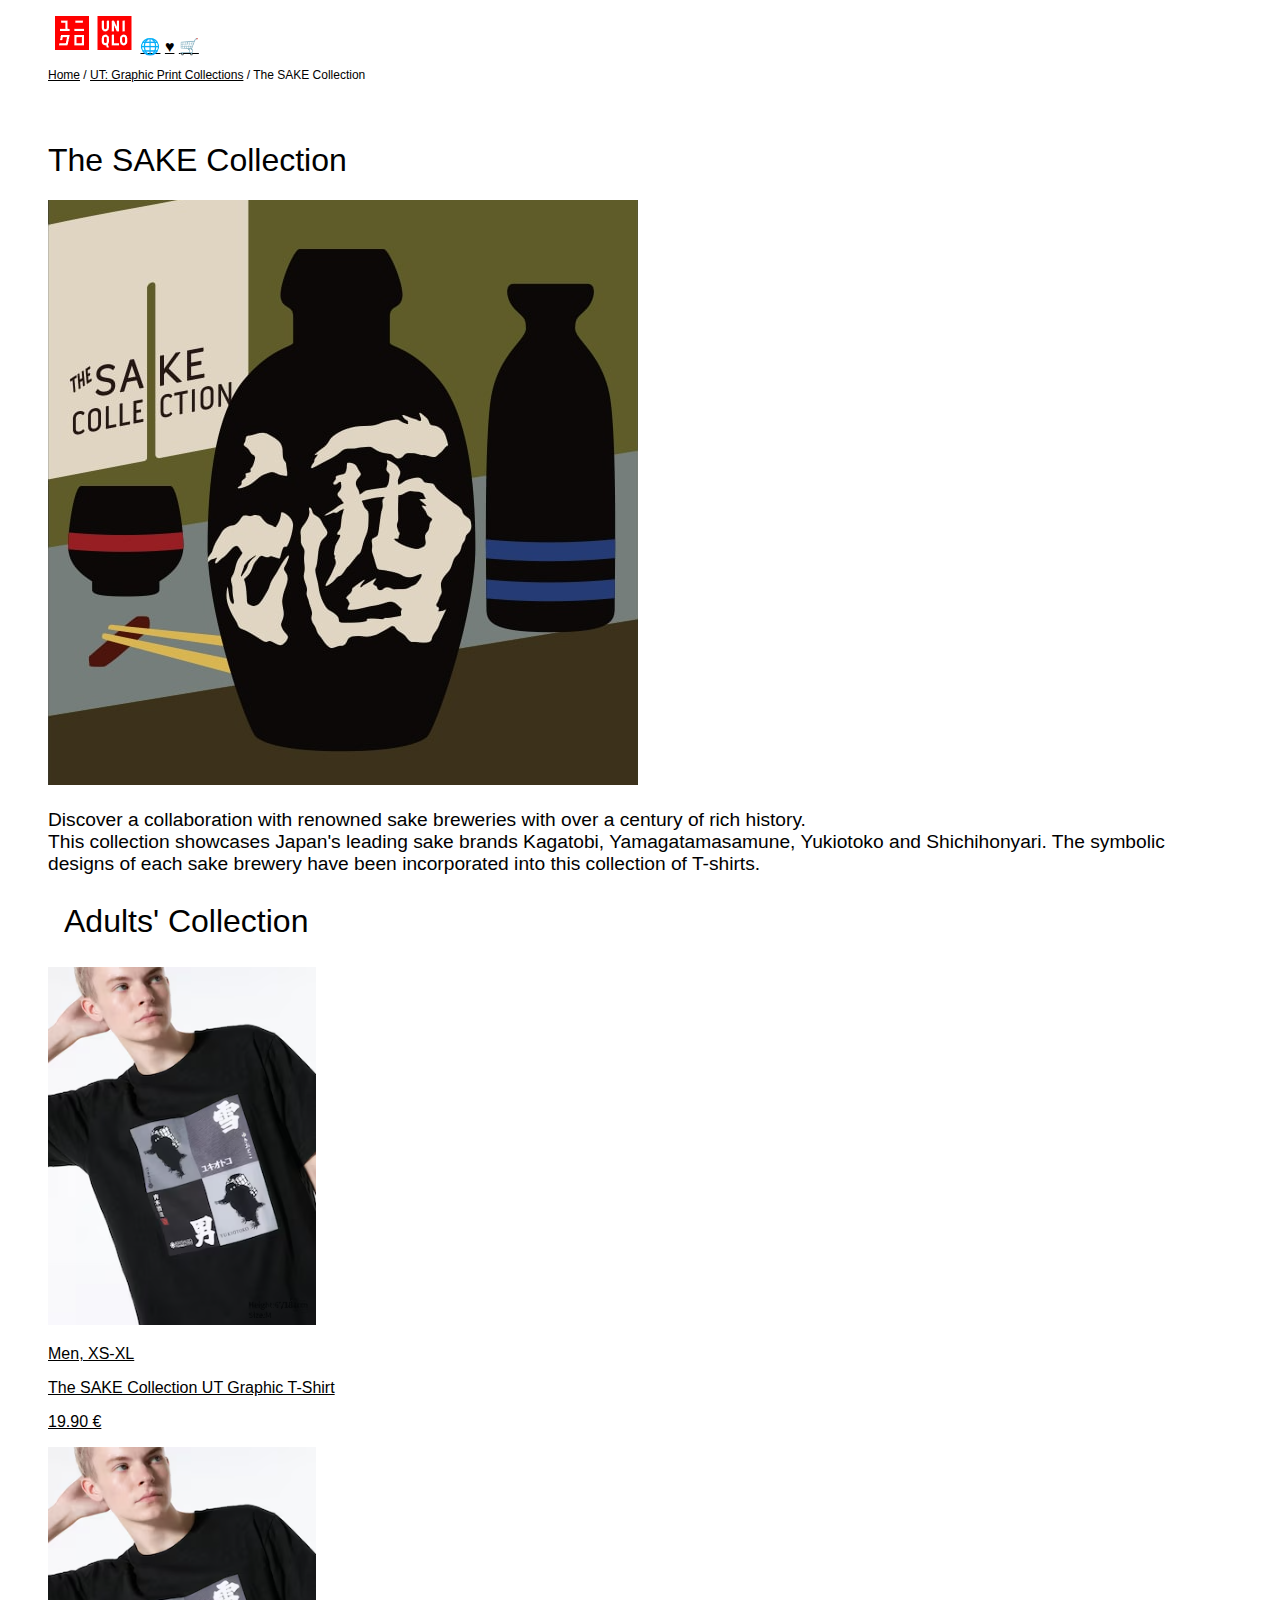
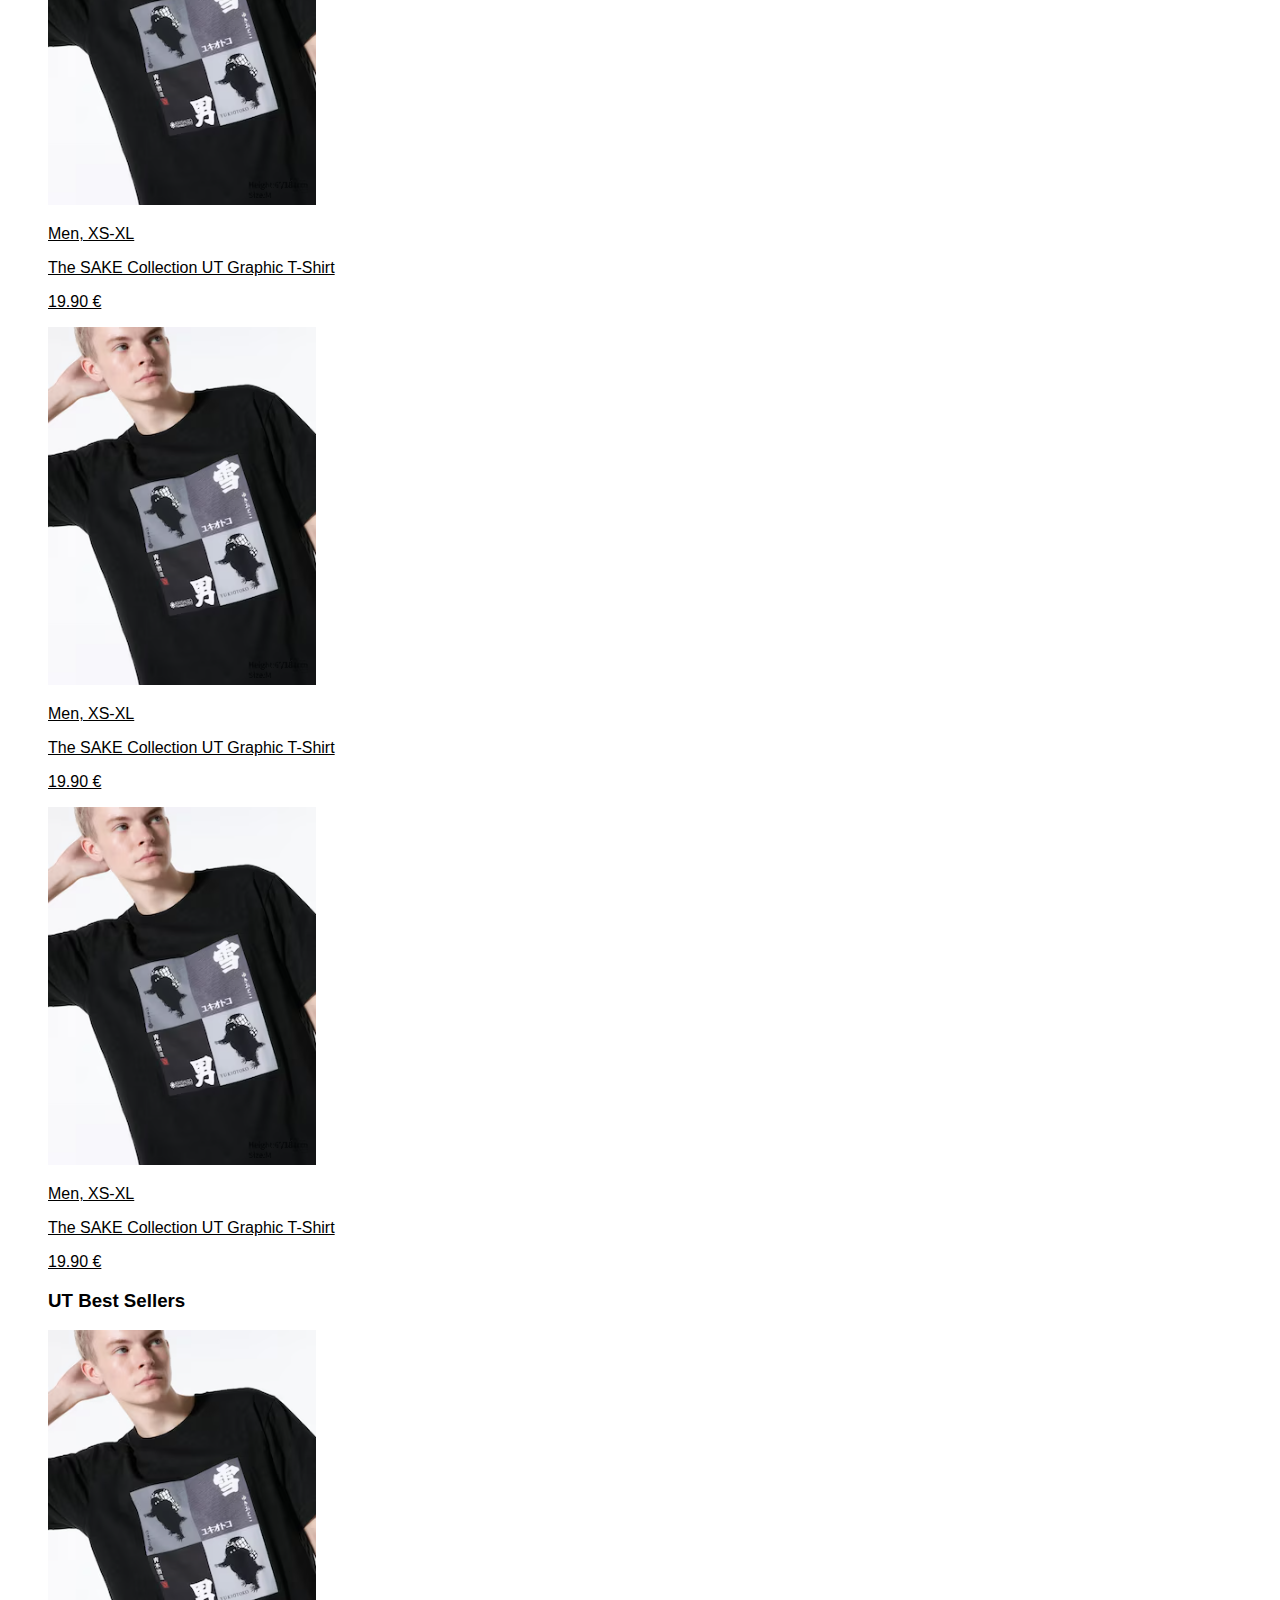
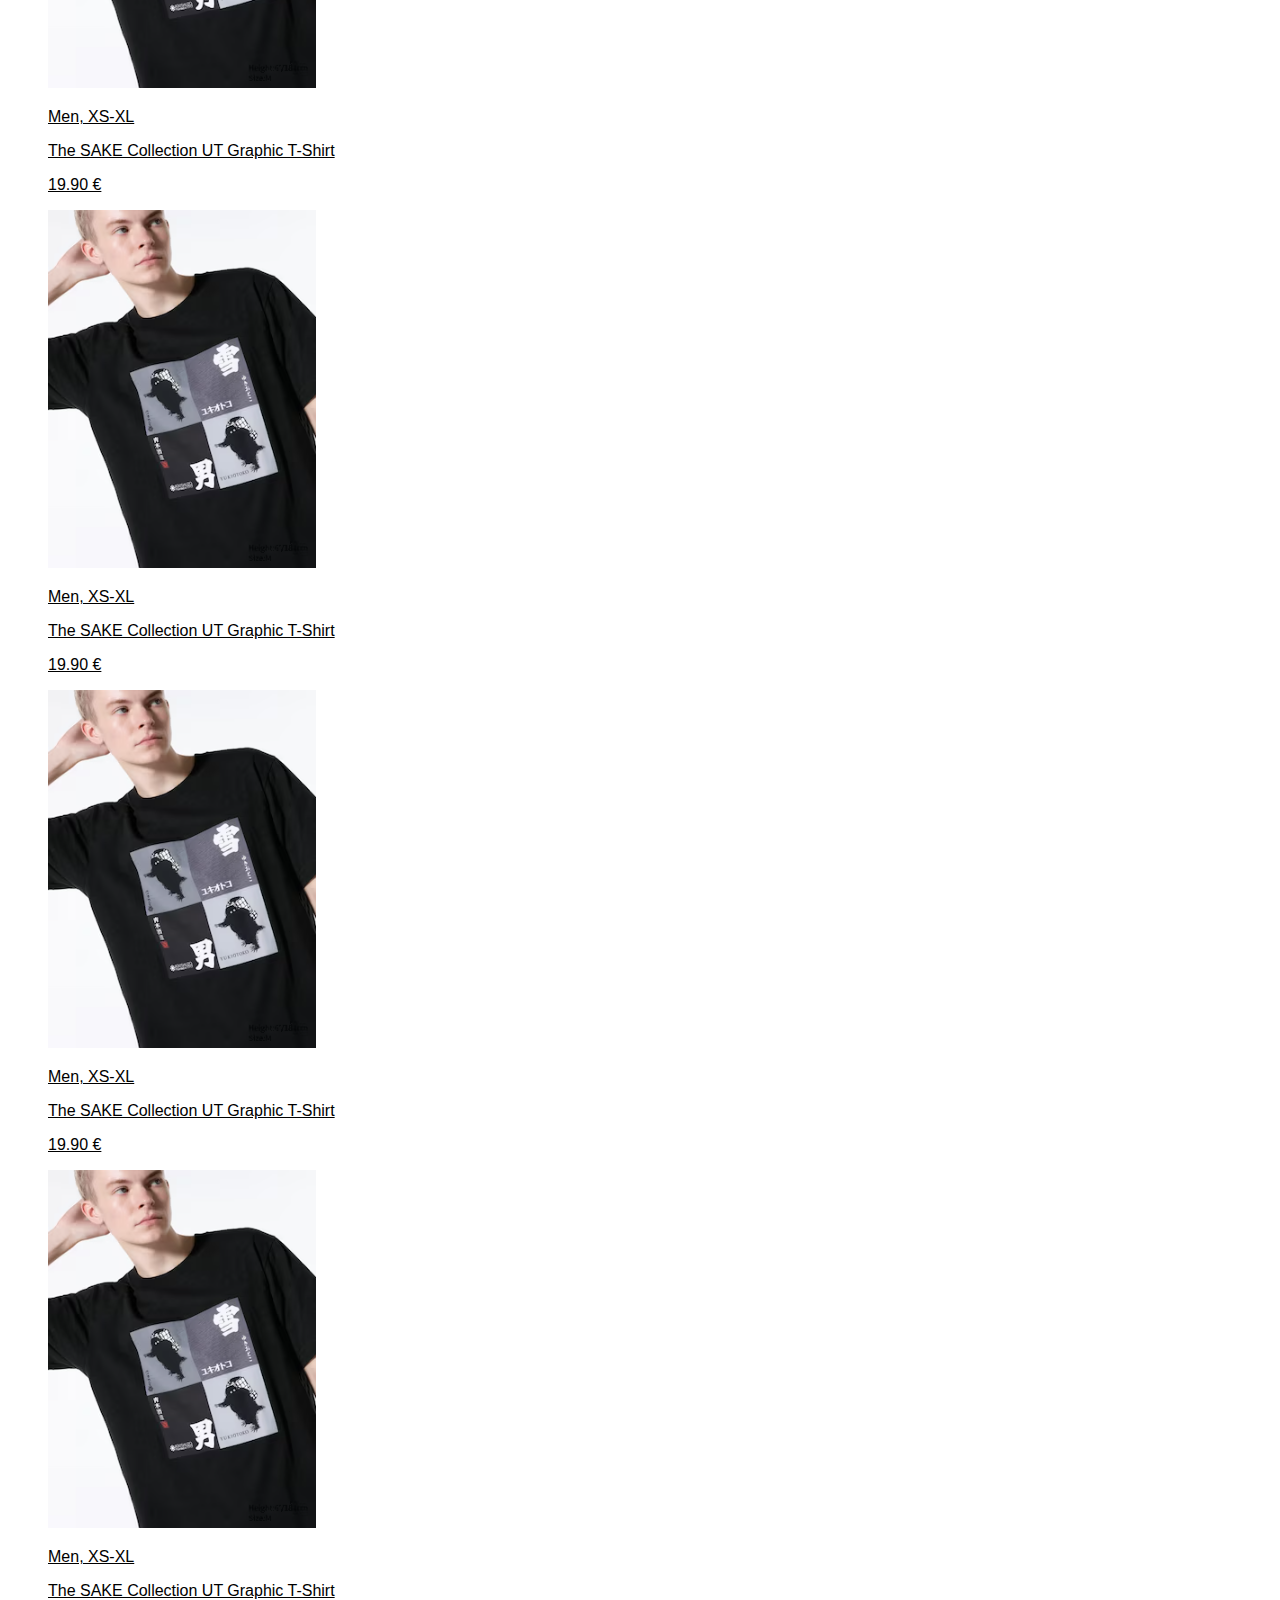
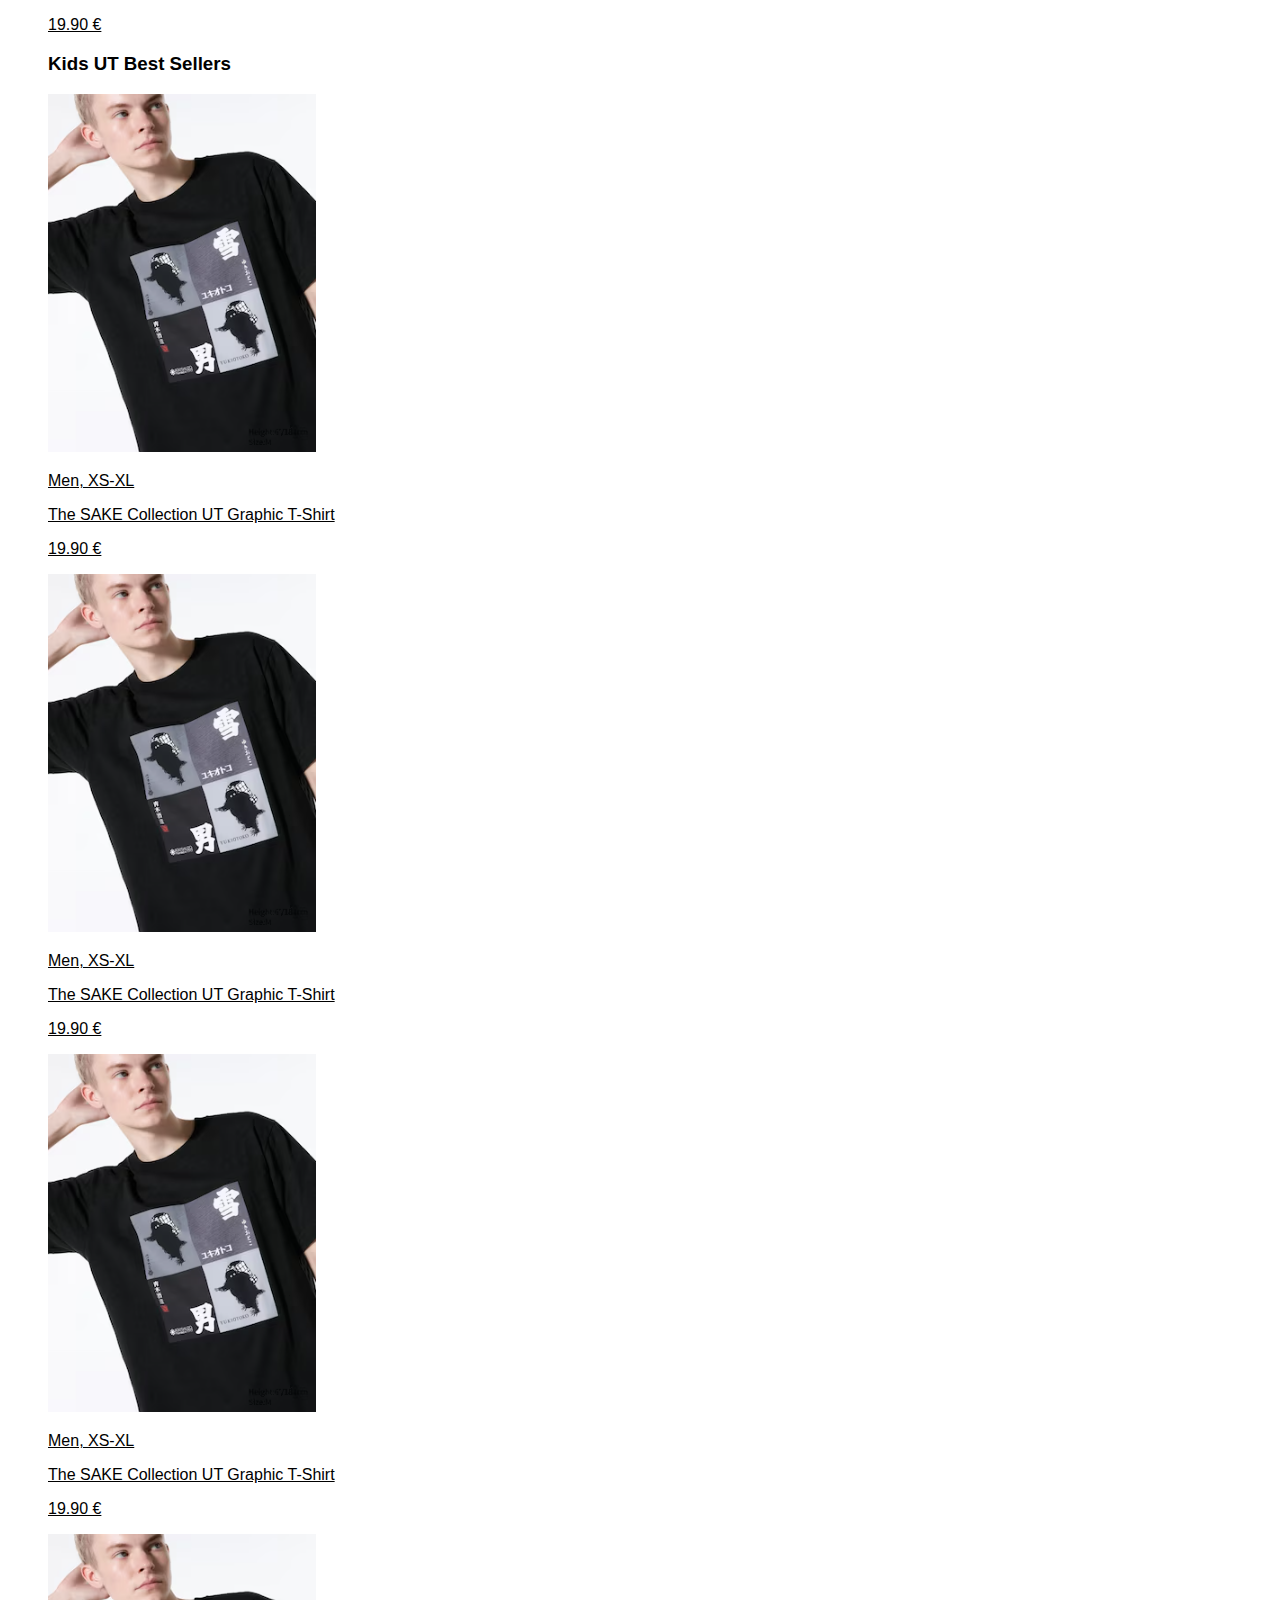
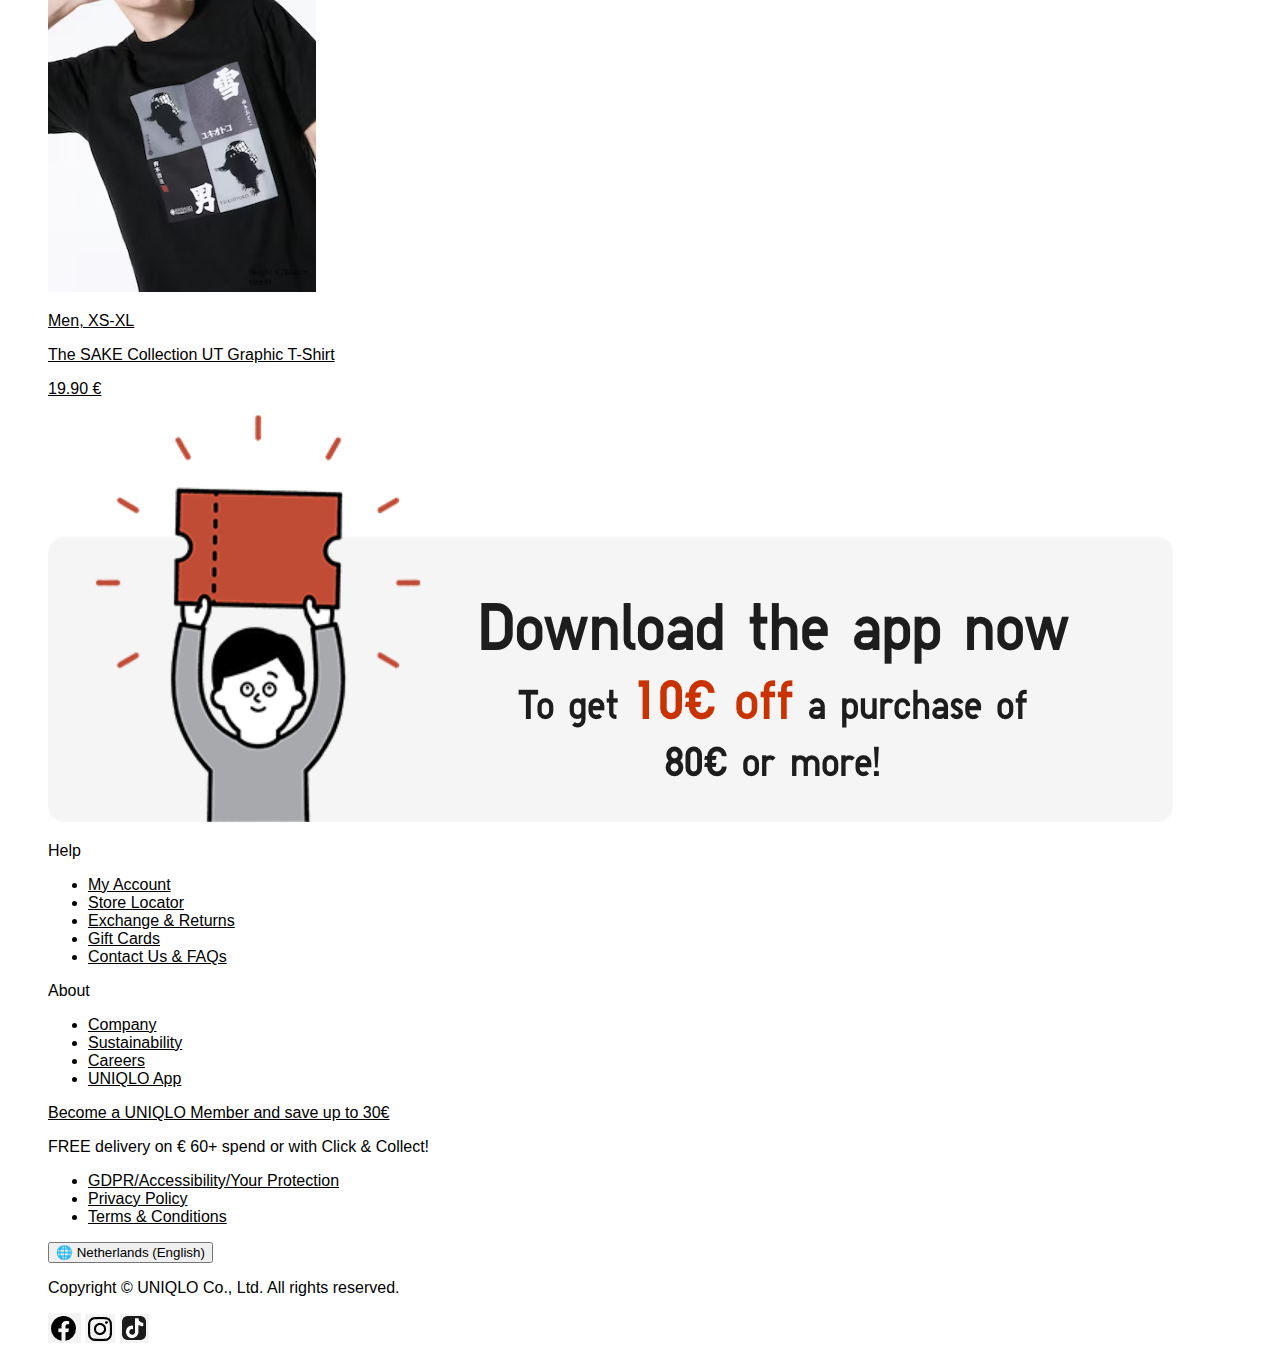
==== commit 4cd78687: "l" ====
--- a/index.html
+++ b/index.html
@@ -29,7 +29,7 @@
 <main>
 	<section>
 		<h1>The SAKE Collection</h1>
-		<div class="thumbnail">
+		<div>
 			<img src="images/SAKE_Collection.png" alt="Sake Collection">
 		</div>
 		<p >Discover a collaboration with renowned sake breweries with over a century of rich history. <br> This collection showcases Japan's leading sake brands Kagatobi, Yamagatamasamune, Yukiotoko and Shichihonyari. The symbolic designs of each sake brewery have been incorporated into this collection of T-shirts.</p>
--- a/styles/style.css
+++ b/styles/style.css
@@ -63,6 +63,7 @@
 	margin-left: 0.5em;
   }
 
+<<<<<<< HEAD
   article {
 	display: inline-grid;
 
@@ -71,6 +72,25 @@
 	max-width: 100%;
 	height: auto;
 
+=======
+  section > article {
+	display: flex;
+	margin-right: 1em;
+	margin-left: 0.5em;
+	width: 50vh;
+  }
+  
+article > a {
+	display: block;
+	width: 100%;
+	margin: auto;
+}
+
+  article > article {
+	display: flex;
+	flex-direction: row;
+	max-width: 10em;
+>>>>>>> 4b1e6f68faccd479e83cb156a789d791689a702f
   }
 
   ul {
@@ -97,14 +117,14 @@
   }
 
   
-.thumbnail {
+div {
 	padding: 0;
 	background: #000;
 	width: 100%;
 	height: 100%;
 }
 
-.thumbnail img {
+div > img {
 	display: block;
 	max-height: 100%;
 	max-width: 100%;
@@ -112,7 +132,7 @@
 	
 }  
 
-.product {
+#details img:first-of-type {
 	  max-width: 100%;
 	  height: auto;
   }